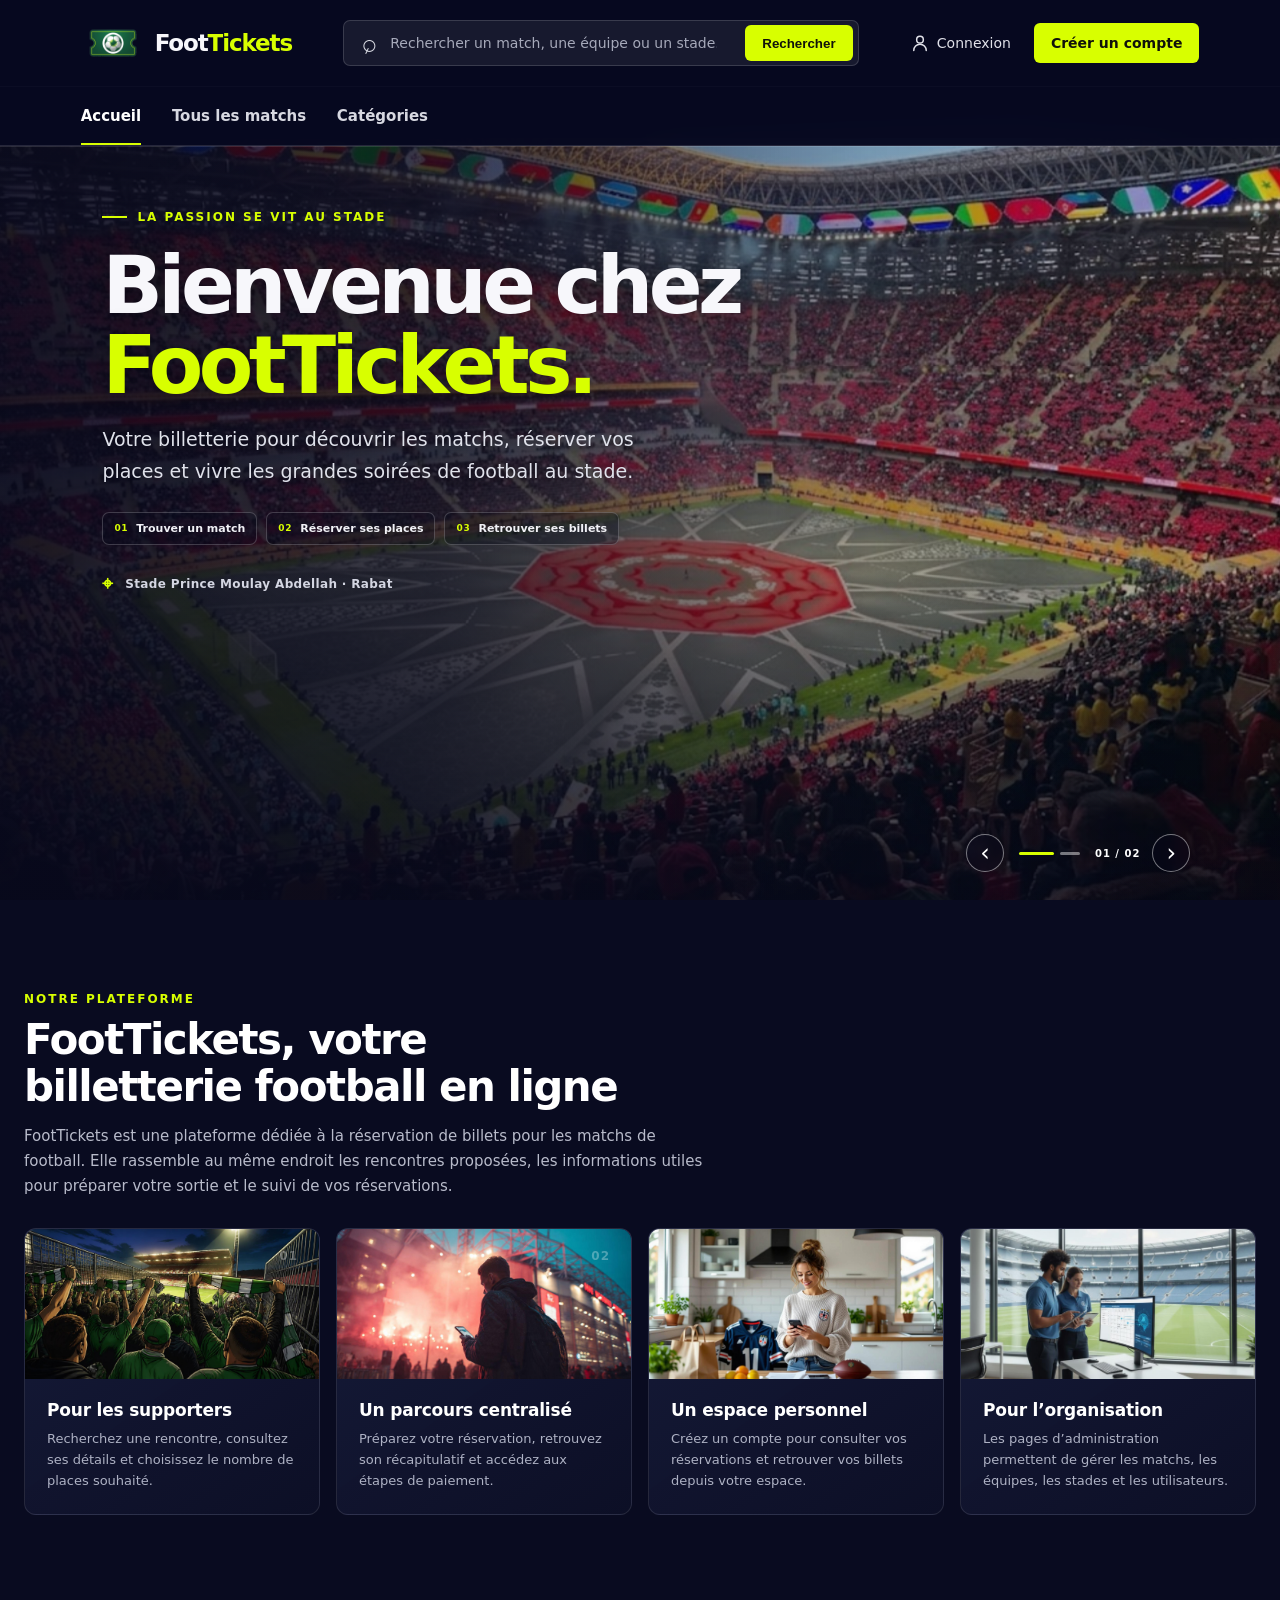
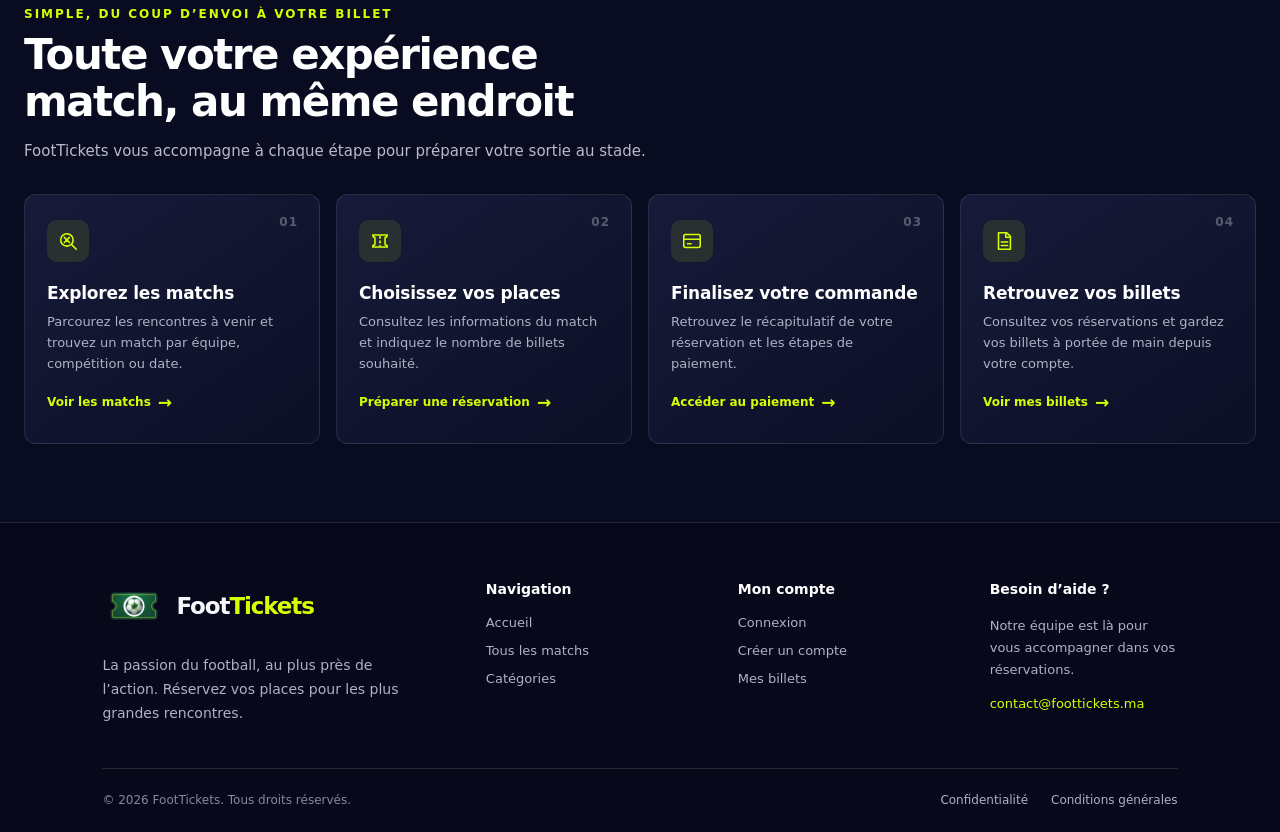
==== src/main/webapp/index.html @ 1cbd0e41 "ajouter des cartes dans index.html" ====
<!DOCTYPE html>
<html lang="fr">
<head>
    <meta charset="UTF-8">
    <meta name="viewport" content="width=device-width, initial-scale=1.0">
    <meta name="theme-color" content="#070b22">
    <title>FootTickets — Billetterie football</title>
    <link rel="stylesheet" href="css/style.css">
</head>
<body>
    <header class="site-header">
        <div class="topbar">
            <a class="brand" href="index.html" aria-label="FootTickets, accueil">
                <img class="brand-logo" src="images/logo-transparent.png" alt="">
                <span>Foot<span class="brand-accent">Tickets</span></span>
            </a>

            <form class="search-form" role="search" action="matchs.html" method="get">
                <label class="sr-only" for="match-search">Rechercher un match, une équipe ou un stade</label>
                <span class="search-icon" aria-hidden="true">⌕</span>
                <input id="match-search" type="search" name="q" placeholder="Rechercher un match, une équipe ou un stade…">
                <button type="submit">Rechercher</button>
            </form>

            <div class="account-links">
                <a class="sign-in" href="login.html"><svg class="login-nav-icon" viewBox="0 0 24 24" aria-hidden="true"><circle cx="12" cy="8" r="4"/><path d="M4.5 21a7.5 7.5 0 0 1 15 0"/></svg>Connexion</a>
                <a class="register-link" href="register.html">Créer un compte</a>
            </div>
        </div>

        <nav class="main-nav" aria-label="Navigation principale">
            <div class="nav-inner">
                <a class="nav-link active" href="index.html">Accueil</a>
                <a class="nav-link" href="matchs.html">Tous les matchs</a>
                <a class="nav-link" href="matchs.html?category=all">Catégories</a>
            </div>
        </nav>
    </header>

    <main class="page-content">
        <section class="stadium-hero" aria-label="Panorama du stade Prince Moulay Abdellah" data-stadium-panorama>
            <div class="stadium-track" data-stadium-track>
                <img class="stadium-slide" src="images/assetsForindex/molay1.jpeg" alt="Vue du stade Prince Moulay Abdellah">
                <img class="stadium-slide" src="images/assetsForindex/molay2.jpeg" alt="Vue du stade Prince Moulay Abdellah">
            </div>
            <div class="stadium-overlay"></div>
            <div class="stadium-copy">
                <p class="eyebrow">La passion se vit au stade</p>
                <h1 class="stadium-title">Bienvenue chez<br><span>FootTickets.</span></h1>
                <p class="stadium-description">Votre billetterie pour découvrir les matchs, réserver vos places et vivre les grandes soirées de football au stade.</p>
                <div class="welcome-points" aria-label="Fonctionnalités de FootTickets">
                    <span><b aria-hidden="true">01</b> Trouver un match</span>
                    <span><b aria-hidden="true">02</b> Réserver ses places</span>
                    <span><b aria-hidden="true">03</b> Retrouver ses billets</span>
                </div>
                <p class="stadium-location"><span aria-hidden="true">⌖</span> Stade Prince Moulay Abdellah · Rabat</p>
            </div>
            <div class="stadium-panorama-controls" aria-label="Commandes du panorama">
                <button class="stadium-control" type="button" data-stadium-previous aria-label="Image précédente">‹</button>
                <div class="stadium-dots" data-stadium-dots aria-label="Choisir une image"></div>
                <span class="stadium-counter" data-stadium-counter aria-live="polite">01 / 04</span>
                <button class="stadium-control" type="button" data-stadium-next aria-label="Image suivante">›</button>
            </div>
        </section>

        <section class="platform-section" aria-labelledby="platform-definition-title">
            <div class="platform-heading">
                <p class="eyebrow">Notre plateforme</p>
                <h2 id="platform-definition-title">FootTickets, votre billetterie football en ligne</h2>
                <p>FootTickets est une plateforme dédiée à la réservation de billets pour les matchs de football. Elle rassemble au même endroit les rencontres proposées, les informations utiles pour préparer votre sortie et le suivi de vos réservations.</p>
            </div>
            <div class="feature-grid">
                <article class="feature-card">
                    <img class="feature-card-image" src="images/picturesCartes/catre1.jpeg" alt="Supporters réunis dans un stade de football" loading="lazy">
                    <span class="feature-number">01</span>
                    <h3>Pour les supporters</h3>
                    <p>Recherchez une rencontre, consultez ses détails et choisissez le nombre de places souhaité.</p>
                </article>
                <article class="feature-card">
                    <img class="feature-card-image" src="images/picturesCartes/carte2.jpeg" alt="Réservation de billets de football depuis un téléphone" loading="lazy">
                    <span class="feature-number">02</span>
                    <h3>Un parcours centralisé</h3>
                    <p>Préparez votre réservation, retrouvez son récapitulatif et accédez aux étapes de paiement.</p>
                </article>
                <article class="feature-card">
                    <img class="feature-card-image" src="images/picturesCartes/carte3.jpeg" alt="Supporter consultant ses billets de match" loading="lazy">
                    <span class="feature-number">03</span>
                    <h3>Un espace personnel</h3>
                    <p>Créez un compte pour consulter vos réservations et retrouver vos billets depuis votre espace.</p>
                </article>
                <article class="feature-card">
                    <img class="feature-card-image" src="images/picturesCartes/carte4.jpeg" alt="Gestion des matchs et réservations sur ordinateur" loading="lazy">
                    <span class="feature-number">04</span>
                    <h3>Pour l’organisation</h3>
                    <p>Les pages d’administration permettent de gérer les matchs, les équipes, les stades et les utilisateurs.</p>
                </article>
            </div>
        </section>

        <section class="platform-section" aria-labelledby="platform-title">
            <div class="platform-heading">
                <p class="eyebrow">Simple, du coup d’envoi à votre billet</p>
                <h2 id="platform-title">Toute votre expérience match, au même endroit</h2>
                <p>FootTickets vous accompagne à chaque étape pour préparer votre sortie au stade.</p>
            </div>
            <div class="feature-grid">
                <article class="feature-card">
                    <span class="feature-number">01</span>
                    <span class="feature-icon" aria-hidden="true"><svg viewBox="0 0 24 24"><circle cx="10.8" cy="10.8" r="6.8"/><path d="m16 16 5 5M8 8l5.6 5.6M13.6 8 8 13.6"/></svg></span>
                    <h3>Explorez les matchs</h3>
                    <p>Parcourez les rencontres à venir et trouvez un match par équipe, compétition ou date.</p>
                    <a href="matchs.html">Voir les matchs <span aria-hidden="true">→</span></a>
                </article>
                <article class="feature-card">
                    <span class="feature-number">02</span>
                    <span class="feature-icon" aria-hidden="true"><svg viewBox="0 0 24 24"><path d="M4 5.5A2.5 2.5 0 0 0 6.5 8v8A2.5 2.5 0 0 0 4 18.5h16a2.5 2.5 0 0 0-2.5-2.5V8A2.5 2.5 0 0 0 20 5.5Z"/><path d="M12 7v2m0 3v2m0 3v.1"/></svg></span>
                    <h3>Choisissez vos places</h3>
                    <p>Consultez les informations du match et indiquez le nombre de billets souhaité.</p>
                    <a href="reservation.html">Préparer une réservation <span aria-hidden="true">→</span></a>
                </article>
                <article class="feature-card">
                    <span class="feature-number">03</span>
                    <span class="feature-icon" aria-hidden="true"><svg viewBox="0 0 24 24"><rect x="3" y="5" width="18" height="14" rx="2"/><path d="M3 10h18m-14 5h4"/></svg></span>
                    <h3>Finalisez votre commande</h3>
                    <p>Retrouvez le récapitulatif de votre réservation et les étapes de paiement.</p>
                    <a href="paiement.html">Accéder au paiement <span aria-hidden="true">→</span></a>
                </article>
                <article class="feature-card">
                    <span class="feature-number">04</span>
                    <span class="feature-icon" aria-hidden="true"><svg viewBox="0 0 24 24"><path d="M6 3h9l4 4v14H6z"/><path d="M14 3v5h5M9 13h7m-7 4h7"/></svg></span>
                    <h3>Retrouvez vos billets</h3>
                    <p>Consultez vos réservations et gardez vos billets à portée de main depuis votre compte.</p>
                    <a href="mes-billets.html">Voir mes billets <span aria-hidden="true">→</span></a>
                </article>
            </div>
        </section>

    </main>

    <footer class="site-footer">
        <div class="footer-main">
            <div class="footer-brand-column">
                <a class="brand footer-brand" href="index.html" aria-label="FootTickets, accueil">
                    <img class="brand-logo" src="images/logo-transparent.png" alt="">
                    <span>Foot<span class="brand-accent">Tickets</span></span>
                </a>
                <p>La passion du football, au plus près de l’action. Réservez vos places pour les plus grandes rencontres.</p>
            </div>
            <div class="footer-column">
                <h2>Navigation</h2>
                <a href="index.html">Accueil</a>
                <a href="matchs.html">Tous les matchs</a>
                <a href="matchs.html?category=all">Catégories</a>
            </div>
            <div class="footer-column">
                <h2>Mon compte</h2>
                <a href="login.html">Connexion</a>
                <a href="register.html">Créer un compte</a>
                <a href="mes-billets.html">Mes billets</a>
            </div>
            <div class="footer-column footer-contact">
                <h2>Besoin d’aide ?</h2>
                <p>Notre équipe est là pour vous accompagner dans vos réservations.</p>
                <a href="mailto:contact@foottickets.ma">contact@foottickets.ma</a>
            </div>
        </div>
        <div class="footer-bottom">
            <span>© 2026 FootTickets. Tous droits réservés.</span>
            <div><a href="#">Confidentialité</a><a href="#">Conditions générales</a></div>
        </div>
    </footer>

    <script src="js/script.js"></script>
</body>
</html>
---- src/main/webapp/css/style.css ----
:root {
    color-scheme: dark;
    --navy: #07091f;
    --navy-soft: #10132c;
    --line: rgba(255, 255, 255, 0.12);
    --text: #f7f7fb;
    --muted: #b8bbca;
    --lime: #d8ff00;
}

* { box-sizing: border-box; }

html { min-width: 320px; scroll-behavior: smooth; }

body {
    margin: 0;
    min-height: 100vh;
    min-height: 100svh;
    background: radial-gradient(ellipse at 82% 12%, rgba(42, 52, 112, .28), transparent 42%), radial-gradient(ellipse at 12% 48%, rgba(70, 24, 59, .13), transparent 46%), #090b20;
    background-attachment: fixed;
    color: var(--text);
    font-family: Inter, ui-sans-serif, system-ui, -apple-system, BlinkMacSystemFont, "Segoe UI", sans-serif;
}

a { color: inherit; text-decoration: none; }

.site-header {
    position: fixed;
    z-index: 1000;
    inset: 0 0 auto;
    background: rgba(7, 9, 31, 0.97);
    box-shadow: 0 1px 0 var(--line);
    backdrop-filter: blur(14px);
}

.topbar {
    min-height: 80px;
    max-width: 1600px;
    margin: 0 auto;
    padding: 14px clamp(20px, 6.3vw, 104px);
    display: flex;
    align-items: center;
    gap: clamp(22px, 4vw, 62px);
}

.brand {
    display: inline-flex;
    align-items: center;
    gap: 10px;
    flex: 0 0 auto;
    font-size: 23px;
    font-weight: 800;
    letter-spacing: -1.1px;
}

.brand-mark { font-size: 25px; }
.brand-accent { color: var(--lime); }
.brand-logo { display: block; width: 64px; height: 58px; object-fit: contain; object-position: center; }

.search-form {
    flex: 1 1 510px;
    max-width: 650px;
    height: 46px;
    display: flex;
    align-items: center;
    gap: 12px;
    padding: 4px 5px 4px 16px;
    border: 1px solid rgba(255, 255, 255, 0.15);
    border-radius: 7px;
    background: rgba(255, 255, 255, 0.07);
}

.search-icon { color: #d7d9e2; font-size: 26px; line-height: 1; transform: rotate(-20deg); }
.search-form input { min-width: 0; flex: 1; border: 0; outline: 0; background: transparent; color: var(--text); font: inherit; font-size: 14px; }
.search-form input::placeholder { color: #a6a9ba; }
.search-form button, .register-link, .cta-link {
    border: 0;
    border-radius: 6px;
    background: var(--lime);
    color: #10120a;
    font-weight: 750;
}
.search-form button { align-self: stretch; padding: 0 17px; cursor: pointer; }

.account-links { display: flex; align-items: center; gap: clamp(14px, 1.8vw, 27px); white-space: nowrap; font-size: 14px; }
.business-link, .sign-in, .cart-link { color: #e0e1e9; }
.cart-link, .sign-in { display: inline-flex; align-items: center; gap: 7px; }
.login-nav-icon { width: 20px; height: 20px; fill: none; stroke: currentColor; stroke-width: 1.8; stroke-linecap: round; stroke-linejoin: round; }
.cart-link > span:first-child { font-size: 22px; }
.user-icon { display: inline-grid; width: 23px; height: 23px; place-items: center; border-radius: 50%; background: #e1e2e8; color: #25283d; font-size: 13px; }
.register-link { padding: 12px 17px; }

.main-nav { border-top: 1px solid rgba(255, 255, 255, 0.025); border-bottom: 1px solid var(--line); }
.nav-inner {
    max-width: 1600px;
    min-height: 58px;
    margin: 0 auto;
    padding: 0 clamp(20px, 6.3vw, 104px);
    display: flex;
    align-items: stretch;
    gap: clamp(19px, 2.4vw, 37px);
    overflow-x: auto;
    scrollbar-width: none;
}
.nav-inner::-webkit-scrollbar { display: none; }
.nav-link { position: relative; display: inline-flex; align-items: center; gap: 8px; flex: 0 0 auto; color: #d7d8e1; font-size: 15px; font-weight: 650; }
.nav-link:hover, .nav-link.active { color: #fff; }
.nav-link.active::after { position: absolute; right: 0; bottom: 0; left: 0; height: 2px; background: var(--lime); content: ""; }
.chevron { color: #bfc1cd; font-size: 18px; }

.page-content { min-height: calc(100svh - 138px); padding: 138px 0 70px; display: block; background: transparent; }
.stadium-hero { position: relative; height: calc(100svh - 138px); min-height: 520px; overflow: hidden; isolation: isolate; background: #730009; }
.stadium-track { position: absolute; z-index: -1; inset: 0; display: flex; transition: transform .9s cubic-bezier(.22,.75,.25,1); will-change: transform; }
.stadium-slide { width: 100%; height: 100%; min-height: inherit; flex: 0 0 100%; object-fit: cover; object-position: center 50%; filter: saturate(.9); }
.stadium-overlay { position: absolute; z-index: 0; inset: 0; background: linear-gradient(90deg, rgba(8,9,28,.91) 0%, rgba(8,9,28,.76) 34%, rgba(8,9,28,.32) 68%, rgba(8,9,28,.18) 100%), linear-gradient(0deg, rgba(8,9,28,.65), transparent 44%); pointer-events: none; }
.stadium-copy { position: relative; z-index: 1; width: min(780px, 100%); min-height: inherit; padding: clamp(55px, 8vh, 100px) 24px clamp(90px, 12vh, 130px) clamp(24px, 8vw, 136px); display: flex; flex-direction: column; align-items: flex-start; justify-content: center; }
.eyebrow { color: var(--lime); font-size: 12px; font-weight: 800; letter-spacing: 2px; text-transform: uppercase; }
h1 { margin: 16px 0; font-size: clamp(48px, 7vw, 88px); line-height: 0.98; letter-spacing: -4px; }
h1 span { color: var(--lime); }
.stadium-copy .eyebrow { display: inline-flex; align-items: center; gap: 10px; margin: 0; }
.stadium-copy .eyebrow::before { width: 25px; height: 2px; background: var(--lime); content: ""; }
.stadium-title { margin: 22px 0 18px; font-size: clamp(50px, 6.2vw, 86px); line-height: 1.01; letter-spacing: -4.6px; text-shadow: 0 4px 28px rgba(0,0,0,.38); }
.stadium-title span { color: var(--lime); }
.stadium-description { max-width: 570px; margin: 0; color: #e0e2eb; font-size: clamp(16px, 1.5vw, 19px); line-height: 1.65; text-shadow: 0 2px 12px rgba(0,0,0,.45); }
.welcome-points { margin-top: 25px; display: flex; flex-wrap: wrap; gap: 9px; }
.welcome-points span { display: inline-flex; align-items: center; gap: 8px; padding: 9px 11px; border: 1px solid rgba(255,255,255,.2); border-radius: 7px; background: rgba(8,9,28,.34); color: #f1f1f6; font-size: 11px; font-weight: 650; backdrop-filter: blur(5px); }
.welcome-points b { color: var(--lime); font-size: 9px; letter-spacing: .7px; }
.stadium-location { margin: 27px 0 0; color: #d4d6e2; font-size: 12px; font-weight: 650; letter-spacing: .35px; }
.stadium-location span { margin-right: 7px; color: var(--lime); font-size: 19px; vertical-align: -2px; }
.stadium-panorama-controls { position: absolute; z-index: 2; right: clamp(24px, 7vw, 112px); bottom: 28px; display: flex; align-items: center; gap: 12px; }
.stadium-control { width: 38px; height: 38px; display: grid; place-items: center; border: 1px solid rgba(255,255,255,.45); border-radius: 50%; background: rgba(8,9,28,.38); color: #fff; font: inherit; font-size: 24px; line-height: 1; cursor: pointer; backdrop-filter: blur(6px); transition: border-color .2s, color .2s, background .2s; }
.stadium-control:hover { border-color: var(--lime); background: rgba(8,9,28,.75); color: var(--lime); }
.stadium-dots { display: flex; align-items: center; gap: 6px; margin: 0 3px; }
.stadium-dot { width: 20px; height: 3px; padding: 0; border: 0; border-radius: 4px; background: rgba(255,255,255,.45); cursor: pointer; transition: width .25s, background .25s; }
.stadium-dot[aria-current="true"] { width: 35px; background: var(--lime); }
.stadium-counter { min-width: 42px; color: #fff; font-size: 10px; font-weight: 750; letter-spacing: 1px; }
.cta-link { display: inline-flex; align-items: center; gap: 16px; margin-top: 19px; padding: 15px 20px; }
.cta-link span { font-size: 20px; }
.upcoming-match { position: relative; width: min(920px, calc(100% - 48px)); min-height: 370px; margin: 68px auto 0; padding: clamp(24px, 3.6vw, 38px); overflow: hidden; border: 1px solid rgba(255,255,255,.14); border-radius: 16px; background: radial-gradient(ellipse at 72% 6%, rgba(79,94,181,.22), transparent 42%), linear-gradient(145deg, #191d3d, #10132c 68%); box-shadow: 0 28px 80px rgba(0,0,0,.38); }
.upcoming-match::before { position: absolute; top: 0; right: 28px; left: 28px; height: 2px; background: linear-gradient(90deg, transparent, var(--lime), transparent); opacity: .7; content: ""; }
.platform-section { width: min(1376px, calc(100% - 48px)); max-width: 1376px; margin: 92px auto 8px; }
.platform-heading { max-width: 680px; margin-bottom: 30px; }
.platform-heading .eyebrow { margin: 0 0 10px; }
.platform-heading h2 { max-width: 620px; margin: 0; color: #fff; font-size: clamp(28px, 4vw, 42px); line-height: 1.12; letter-spacing: -1.5px; }
.platform-heading > p:last-child { margin: 14px 0 0; color: var(--muted); font-size: 15px; line-height: 1.65; }
.feature-grid { display: grid; grid-template-columns: repeat(4, minmax(0, 1fr)); gap: 16px; }
.feature-card { position: relative; min-height: 250px; padding: 25px 22px 22px; overflow: hidden; border: 1px solid rgba(255,255,255,.1); border-radius: 12px; background: linear-gradient(145deg, rgba(25,29,61,.88), rgba(13,16,38,.94)); transition: transform .2s ease, border-color .2s ease, background .2s ease; }
.feature-card-image { display: block; width: calc(100% + 44px); height: 150px; margin: -25px -22px 20px; object-fit: cover; transition: transform .55s cubic-bezier(.2,.7,.2,1), filter .35s ease; }
.feature-card:hover .feature-card-image { transform: scale(1.045); filter: saturate(1.08); }
.feature-card:hover { transform: translateY(-4px); border-color: rgba(216,255,0,.35); background: linear-gradient(145deg, rgba(31,36,73,.95), rgba(13,16,38,.98)); }
.feature-number { position: absolute; top: 20px; right: 21px; color: rgba(255,255,255,.3); font-size: 12px; font-weight: 800; letter-spacing: 1px; }
.feature-icon { width: 42px; height: 42px; display: grid; place-items: center; border-radius: 10px; background: rgba(216,255,0,.1); color: var(--lime); }
.feature-icon svg { width: 22px; height: 22px; fill: none; stroke: currentColor; stroke-width: 1.7; stroke-linecap: round; stroke-linejoin: round; }
.feature-card h3 { margin: 21px 0 9px; color: #fff; font-size: 17px; letter-spacing: -.2px; }
.feature-card p { min-height: 63px; margin: 0; color: #aeb2c4; font-size: 13px; line-height: 1.6; }
.feature-card a { display: inline-flex; align-items: center; gap: 7px; margin-top: 17px; color: var(--lime); font-size: 12px; font-weight: 750; }
.feature-card a span { font-size: 17px; transition: transform .2s ease; }
.feature-card a:hover span { transform: translateX(3px); }
.competition-section { width: min(1376px, calc(100% - 48px)); max-width: 1376px; margin: 94px auto 18px; }
.competition-heading { margin-bottom: 27px; display: flex; align-items: flex-end; justify-content: space-between; gap: 28px; }
.competition-heading .eyebrow { margin: 0 0 10px; }
.competition-heading h2 { margin: 0; color: #fff; font-size: clamp(27px, 4vw, 40px); line-height: 1.12; letter-spacing: -1.4px; }
.competition-heading p:not(.eyebrow) { max-width: 620px; margin: 12px 0 0; color: var(--muted); font-size: 14px; line-height: 1.6; }
.competition-all { flex: 0 0 auto; padding-bottom: 5px; color: var(--lime); font-size: 13px; font-weight: 750; }
.competition-all span { margin-left: 6px; font-size: 18px; }
.competition-carousel { position: relative; padding: 0 48px; }
.competition-viewport { width: 100%; overflow: hidden; border-radius: 13px; }
.competition-track { display: flex; transition: transform .7s cubic-bezier(.22,.75,.25,1); will-change: transform; }
.competition-card { position: relative; min-height: 300px; flex: 0 0 100%; padding: 30px; display: flex; flex-direction: column; align-items: flex-start; justify-content: flex-end; overflow: hidden; border: 1px solid rgba(255,255,255,.13); border-radius: 13px; background: linear-gradient(145deg, #1b2045, #11142d); transition: border-color .2s ease; }
.competition-image { position: absolute; z-index: 0; inset: 0; width: 100%; height: 100%; object-fit: cover; object-position: center; opacity: .52; transition: transform .45s ease, opacity .3s ease; }
.competition-card::after { position: absolute; z-index: 1; inset: 0; background: linear-gradient(180deg, rgba(8,10,29,.13) 0%, rgba(8,10,29,.22) 34%, rgba(8,10,29,.94) 100%); content: ""; }
.competition-card::before { position: absolute; z-index: 2; top: -54px; right: -38px; width: 180px; height: 180px; border: 1px solid rgba(255,255,255,.18); border-radius: 50%; box-shadow: 0 0 0 18px rgba(255,255,255,.035), 0 0 0 38px rgba(255,255,255,.025); content: ""; transition: transform .3s ease; }
.competition-card:hover { border-color: rgba(216,255,0,.45); }
.competition-card:hover::before { transform: scale(1.08); }
.competition-card:hover .competition-image { transform: scale(1.06); opacity: .62; }
.competition-botola { background: radial-gradient(ellipse at 85% 15%, rgba(216,255,0,.13), transparent 46%), linear-gradient(145deg, #1b2045, #11142d); }
.competition-africa { background: radial-gradient(ellipse at 85% 15%, rgba(244,75,59,.17), transparent 46%), linear-gradient(145deg, #1b2045, #11142d); }
.competition-national { background: radial-gradient(ellipse at 85% 15%, rgba(34,190,125,.16), transparent 46%), linear-gradient(145deg, #1b2045, #11142d); }
.competition-world { background: radial-gradient(ellipse at 85% 15%, rgba(112,137,255,.2), transparent 46%), linear-gradient(145deg, #1b2045, #11142d); }
.competition-index { position: absolute; z-index: 3; top: 26px; left: 28px; color: #e0e2eb; font-size: 11px; font-weight: 800; letter-spacing: 1.2px; text-shadow: 0 2px 8px rgba(0,0,0,.6); }
.competition-mark { position: absolute; z-index: 3; top: 70px; right: 52px; color: rgba(255,255,255,.78); font-size: clamp(70px, 12vw, 145px); font-weight: 900; line-height: 1; letter-spacing: -8px; text-shadow: 0 8px 28px rgba(0,0,0,.4); }
.competition-card-title { position: relative; z-index: 3; color: #fff; font-size: clamp(24px, 3vw, 36px); font-weight: 800; letter-spacing: -.8px; text-shadow: 0 2px 8px rgba(0,0,0,.4); }
.competition-card-subtitle { position: relative; z-index: 3; max-width: 520px; margin-top: 9px; color: #d0d3df; font-size: 15px; line-height: 1.5; text-shadow: 0 2px 8px rgba(0,0,0,.55); }
.competition-arrow { position: absolute; z-index: 3; right: 28px; bottom: 26px; color: var(--lime); font-size: 25px; }
.competition-control { position: absolute; z-index: 5; top: calc(50% - 34px); width: 42px; height: 42px; display: grid; place-items: center; border: 1px solid rgba(255,255,255,.2); border-radius: 50%; background: rgba(8,10,29,.76); color: #fff; font: inherit; font-size: 28px; line-height: 1; cursor: pointer; transition: border-color .2s, color .2s, background .2s; }
.competition-control:hover { border-color: var(--lime); background: rgba(8,10,29,.95); color: var(--lime); }
.competition-previous { left: 0; }
.competition-next { right: 0; }
.competition-carousel-footer { min-height: 42px; padding: 14px 2px 0; display: flex; align-items: center; justify-content: space-between; }
.competition-dots { display: flex; gap: 7px; }
.competition-dot { width: 22px; height: 4px; padding: 0; border: 0; border-radius: 9px; background: rgba(255,255,255,.24); cursor: pointer; transition: width .25s, background .25s; }
.competition-dot[aria-current="true"] { width: 36px; background: var(--lime); }
.competition-counter { color: #aeb2c4; font-size: 11px; font-weight: 750; letter-spacing: 1px; }
.match-card-header { display: flex; align-items: flex-start; justify-content: space-between; gap: 18px; }
.match-card-header .eyebrow { margin: 0 0 10px; }
.match-card-header h2 { margin: 0; font-size: clamp(21px, 2.5vw, 29px); letter-spacing: -.8px; }
.match-live-label { flex: 0 0 auto; padding: 7px 11px; border: 1px solid rgba(216,255,0,.35); border-radius: 20px; color: var(--lime); font-size: 11px; font-weight: 750; letter-spacing: .5px; text-transform: uppercase; }
.match-status { min-height: 92px; margin: 30px 0 0; padding: 15px 20px; display: flex; align-items: center; justify-content: center; border: 1px solid rgba(255,255,255,.07); border-radius: 10px; background: rgba(7,9,31,.24); color: var(--muted); text-align: center; line-height: 1.6; }
.match-status[data-state="error"] { min-height: 78px; border-color: rgba(255,123,123,.2); background: rgba(116,35,51,.12); color: #f0dadd; font-size: 14px; }
.match-status[data-state="loading"] { color: #c4c7d6; }
.match-status[hidden] { display: none; }
.match-details[hidden], .match-retry[hidden] { display: none; }
.match-details.match-slide-in { animation: match-slide-in .45s ease both; }
@keyframes match-slide-in { from { opacity: .35; transform: translateX(30px); } to { opacity: 1; transform: translateX(0); } }
.match-competition { margin: 28px 0 17px; color: var(--muted); font-size: 12px; font-weight: 700; letter-spacing: 1px; text-align: center; text-transform: uppercase; }
.match-teams { display: grid; grid-template-columns: minmax(0, 1fr) auto minmax(0, 1fr); align-items: center; gap: 12px; }
.match-team { min-width: 0; display: flex; flex-direction: column; align-items: center; gap: 12px; text-align: center; }
.team-badge { width: 72px; height: 72px; display: grid; place-items: center; overflow: hidden; border: 1px solid rgba(255,255,255,.16); border-radius: 50%; background: rgba(255,255,255,.08); color: var(--lime); font-size: 20px; font-weight: 800; }
.team-badge img { width: 100%; height: 100%; object-fit: contain; }
.team-name { max-width: 100%; font-size: 15px; font-weight: 750; line-height: 1.35; overflow-wrap: anywhere; }
.match-versus { color: #a7abc0; font-size: 12px; font-weight: 800; letter-spacing: 1px; }
.match-schedule { margin-top: 24px; padding-top: 17px; display: grid; grid-template-columns: repeat(2, minmax(0, 1fr)); gap: 12px 18px; border-top: 1px solid var(--line); }
.match-schedule p { min-width: 0; margin: 0; display: flex; flex-direction: column; gap: 5px; font-size: 13px; overflow-wrap: anywhere; }
.ticket-data-note { margin: 13px 0 0; color: #9297ad; font-size: 11px; }
.schedule-label { color: #9297ad; font-size: 11px; font-weight: 700; text-transform: uppercase; }
.match-card-link { display: flex; align-items: center; justify-content: space-between; margin-top: 20px; padding: 13px 15px; border-radius: 6px; background: var(--lime); color: #10120a; font-size: 14px; font-weight: 800; }
.match-card-link span { font-size: 20px; }
.match-retry { display: block; margin: -4px auto 0; padding: 9px 16px; border: 1px solid rgba(255,255,255,.25); border-radius: 6px; background: transparent; color: var(--text); font: inherit; font-size: 13px; cursor: pointer; }
.match-retry:hover { border-color: var(--lime); color: var(--lime); }
.match-attribution { margin: 18px 0 0; color: #85899d; font-size: 11px; text-align: right; }
.match-attribution a { color: #b8bbca; text-decoration: underline; text-underline-offset: 3px; }
.sr-only { position: absolute; width: 1px; height: 1px; padding: 0; margin: -1px; overflow: hidden; clip: rect(0, 0, 0, 0); white-space: nowrap; border: 0; }

.auth-page { min-height: 100vh; background: radial-gradient(ellipse at 50% 35%, rgba(47, 62, 139, 0.35), transparent 48%), #090b20; }
.auth-header { min-height: 76px; padding: 16px clamp(20px, 6.3vw, 104px); display: flex; align-items: center; justify-content: space-between; border-bottom: 1px solid var(--line); background: rgba(7, 9, 31, 0.8); }
.back-home { color: var(--muted); font-size: 14px; }
.back-home:hover, .auth-switch a, .label-row a { color: var(--lime); }
.auth-main { min-height: calc(100vh - 77px); padding: 48px 20px; display: grid; place-items: center; }
.auth-card { width: min(100%, 470px); padding: clamp(25px, 5vw, 42px); border: 1px solid var(--line); border-radius: 14px; background: rgba(16, 19, 44, 0.88); box-shadow: 0 24px 80px rgba(0, 0, 0, 0.25); }
.auth-card .eyebrow { margin: 0; }
.auth-title { margin: 12px 0 8px; font-size: clamp(34px, 5vw, 44px); letter-spacing: -1.8px; }
.auth-title-icon { width: 34px; height: 34px; margin-right: 10px; vertical-align: -4px; fill: none; stroke: var(--lime); stroke-width: 1.8; stroke-linecap: round; stroke-linejoin: round; }
.auth-intro { margin: 0 0 27px; color: var(--muted); font-size: 14px; line-height: 1.6; }
.auth-form { display: grid; gap: 11px; }
.auth-form label { margin-top: 4px; color: #e4e5ed; font-size: 13px; font-weight: 650; }
.auth-form input { width: 100%; min-height: 45px; padding: 0 13px; border: 1px solid rgba(255, 255, 255, 0.15); border-radius: 6px; outline: none; background: rgba(255, 255, 255, 0.055); color: var(--text); font: inherit; font-size: 14px; }
.auth-form input:focus { border-color: var(--lime); box-shadow: 0 0 0 3px rgba(216, 255, 0, 0.1); }
.auth-form input::placeholder { color: #85899d; }
.password-field { position: relative; }
.password-field input { padding-right: 48px; }
.password-toggle { position: absolute; top: 50%; right: 10px; width: 28px; height: 28px; padding: 5px; transform: translateY(-50%); border: 0; background: transparent; color: #aeb2c4; cursor: pointer; }
.password-toggle svg { display: block; width: 18px; height: 18px; fill: none; stroke: currentColor; stroke-width: 1.7; stroke-linecap: round; stroke-linejoin: round; }
.password-toggle .eye-slash { display: block; }
.password-toggle.is-visible .eye-slash { display: none; }
.password-toggle:hover { color: var(--lime); }
.password-toggle:focus-visible { outline: 2px solid var(--lime); outline-offset: 2px; border-radius: 3px; }
.label-row { display: flex; align-items: center; justify-content: space-between; }
.label-row a { font-size: 12px; }
.auth-submit { min-height: 47px; margin-top: 10px; border: 0; border-radius: 6px; background: var(--lime); color: #10120a; font: inherit; font-weight: 800; cursor: pointer; }
.auth-submit:hover, .register-link:hover, .search-form button:hover, .cta-link:hover { filter: brightness(0.92); }
.auth-switch { margin: 23px 0 0; color: var(--muted); text-align: center; font-size: 13px; }
.auth-switch a { font-weight: 700; }
.form-name-row { display: grid; grid-template-columns: 1fr 1fr; gap: 12px; }
.form-name-row > div { display: grid; gap: 11px; }

.site-footer { padding: 54px clamp(24px, 8vw, 128px) 0; border-top: 1px solid var(--line); background: #07091b; }
.footer-main { max-width: 1344px; margin: 0 auto; padding-bottom: 42px; display: grid; grid-template-columns: minmax(230px, 1.7fr) repeat(3, minmax(140px, 1fr)); gap: clamp(28px, 5vw, 76px); }
.footer-brand { width: fit-content; }
.footer-brand-column p, .footer-contact p { max-width: 310px; margin: 15px 0 0; color: #aeb2c4; font-size: 14px; line-height: 1.7; }
.footer-column { display: flex; flex-direction: column; align-items: flex-start; gap: 13px; }
.footer-column h2 { margin: 4px 0 5px; color: #fff; font-size: 14px; font-weight: 750; }
.footer-column a { color: #aeb2c4; font-size: 13px; transition: color .2s ease; }
.footer-column a:hover, .footer-bottom a:hover { color: var(--lime); }
.footer-contact p { margin: 0 0 2px; font-size: 13px; }
.footer-contact a { color: var(--lime); }
.footer-bottom { max-width: 1344px; min-height: 64px; margin: 0 auto; border-top: 1px solid var(--line); display: flex; align-items: center; justify-content: space-between; gap: 20px; color: #85899d; font-size: 12px; }
.footer-bottom div { display: flex; gap: 23px; }
.footer-bottom a { color: #aeb2c4; }

/* Full viewport background and gentle entrance motion. */
.auth-page { min-height: 100vh; min-height: 100svh; background-attachment: fixed; }
.auth-main { min-height: calc(100svh - 77px); }
.auth-card { animation: auth-card-enter .65s cubic-bezier(.2,.7,.2,1) both; }
.stadium-copy > * { animation: hero-copy-enter .7s cubic-bezier(.2,.7,.2,1) both; }
.stadium-copy > *:nth-child(2) { animation-delay: .08s; }
.stadium-copy > *:nth-child(3) { animation-delay: .16s; }
.stadium-copy > *:nth-child(4) { animation-delay: .24s; }
.stadium-copy > *:nth-child(5) { animation-delay: .32s; }
.stadium-slide[aria-hidden="false"] { animation: stadium-image-drift 5s ease-out both; }
.stadium-control, .nav-link, .register-link, .search-form button, .feature-card, .competition-card { transition-timing-function: cubic-bezier(.2,.7,.2,1); }
.motion-ready .reveal-on-scroll { opacity: 0; transform: translateY(22px); transition: opacity .65s ease, transform .65s cubic-bezier(.2,.7,.2,1); }
.motion-ready .reveal-on-scroll.is-visible { opacity: 1; transform: translateY(0); }
.feature-grid .feature-card:nth-child(2) { transition-delay: .08s; }
.feature-grid .feature-card:nth-child(3) { transition-delay: .16s; }
.feature-grid .feature-card:nth-child(4) { transition-delay: .24s; }

@keyframes auth-card-enter { from { opacity: 0; transform: translateY(18px) scale(.985); } to { opacity: 1; transform: translateY(0) scale(1); } }
@keyframes hero-copy-enter { from { opacity: 0; transform: translateY(18px); } to { opacity: 1; transform: translateY(0); } }
@keyframes stadium-image-drift { from { transform: scale(1); } to { transform: scale(1.07); } }

@media (max-width: 1050px) {
    .topbar { gap: 22px; }
    .account-links { gap: 14px; }
    .business-link, .cart-link > span:last-child { display: none; }
    .stadium-copy { padding-left: clamp(32px, 7vw, 84px); }
    .stadium-title { font-size: clamp(54px, 7vw, 76px); }
}

@media (max-width: 720px) {
    .topbar { min-height: 0; padding: 12px 16px; flex-wrap: wrap; gap: 12px; }
    .brand { font-size: 20px; }
    .brand-logo { width: 52px; height: 48px; }
    .account-links { margin-left: auto; gap: 12px; }
    .sign-in { font-size: 0; }
    .user-icon { font-size: 13px; }
    .register-link { padding: 10px 12px; font-size: 12px; }
    .search-form { order: 3; flex-basis: 100%; max-width: none; height: 42px; }
    .search-form button { padding: 0 12px; font-size: 12px; }
    .nav-inner { min-height: 50px; padding: 0 16px; gap: 23px; }
    .nav-link { font-size: 13px; }
    .page-content { min-height: calc(100svh - 166px); padding: 166px 0 50px; }
    .stadium-hero { height: calc(100svh - 166px); min-height: 520px; }
    .stadium-copy { padding: 55px 22px 120px; }
    .stadium-title { margin: 20px 0 16px; font-size: clamp(48px, 10vw, 66px); letter-spacing: -3px; }
    .stadium-description { font-size: 16px; }
    .welcome-points { gap: 7px; }
    .welcome-points span { padding: 8px 9px; font-size: 10px; }
    .stadium-location { margin-top: 20px; }
    .stadium-panorama-controls { right: 17px; bottom: 18px; gap: 8px; }
    .stadium-control { width: 34px; height: 34px; }
    .stadium-dot { width: 14px; }
    .stadium-dot[aria-current="true"] { width: 25px; }
    .upcoming-match { min-height: 0; margin-top: 42px; padding: 23px 18px; }
    .platform-section { margin-top: 66px; }
    .feature-grid { grid-template-columns: repeat(2, minmax(0, 1fr)); }
    .feature-card { min-height: 240px; padding: 21px 18px; }
    .feature-card-image { width: calc(100% + 36px); margin: -21px -18px 18px; }
    .competition-section { margin-top: 68px; }
    .competition-heading { align-items: flex-start; flex-direction: column; gap: 16px; }
    .competition-carousel { padding: 0 36px; }
    .competition-card { min-height: 270px; padding: 24px; }
    .competition-mark { top: 62px; right: 34px; font-size: clamp(70px, 15vw, 120px); }
    h1 { letter-spacing: -2px; }
    .auth-header { min-height: 66px; padding: 12px 16px; }
    .back-home { font-size: 12px; }
    .auth-main { min-height: calc(100vh - 67px); padding: 28px 16px; }
    .form-name-row { grid-template-columns: 1fr; gap: 0; }
    .site-footer { padding: 38px 22px 0; }
    .footer-main { grid-template-columns: repeat(2, minmax(0, 1fr)); gap: 32px 24px; }
    .footer-brand-column { grid-column: 1 / -1; }
    .footer-bottom { padding: 17px 0; align-items: flex-start; flex-direction: column; }
    .footer-bottom div { flex-wrap: wrap; gap: 12px 20px; }
}

@media (max-width: 460px) {
    .feature-grid { grid-template-columns: 1fr; }
    .feature-card { min-height: 0; }
    .feature-card p { min-height: 0; }
    .competition-carousel { padding: 0 28px; }
    .competition-control { width: 34px; height: 34px; font-size: 23px; }
    .competition-card { min-height: 240px; padding: 20px; }
    .competition-index { top: 18px; left: 19px; font-size: 9px; }
    .competition-mark { top: 52px; right: 25px; font-size: 72px; }
    .competition-card-title { max-width: 90%; font-size: 25px; }
    .competition-card-subtitle { max-width: 84%; font-size: 13px; }
    .competition-arrow { right: 19px; bottom: 19px; }
}

@media (prefers-reduced-motion: reduce) {
    *, *::before, *::after { scroll-behavior: auto !important; animation-duration: .01ms !important; animation-iteration-count: 1 !important; transition-duration: .01ms !important; }
    .stadium-track { transition: none; }
    .competition-track { transition: none; }
    .motion-ready .reveal-on-scroll { opacity: 1; transform: none; }
}
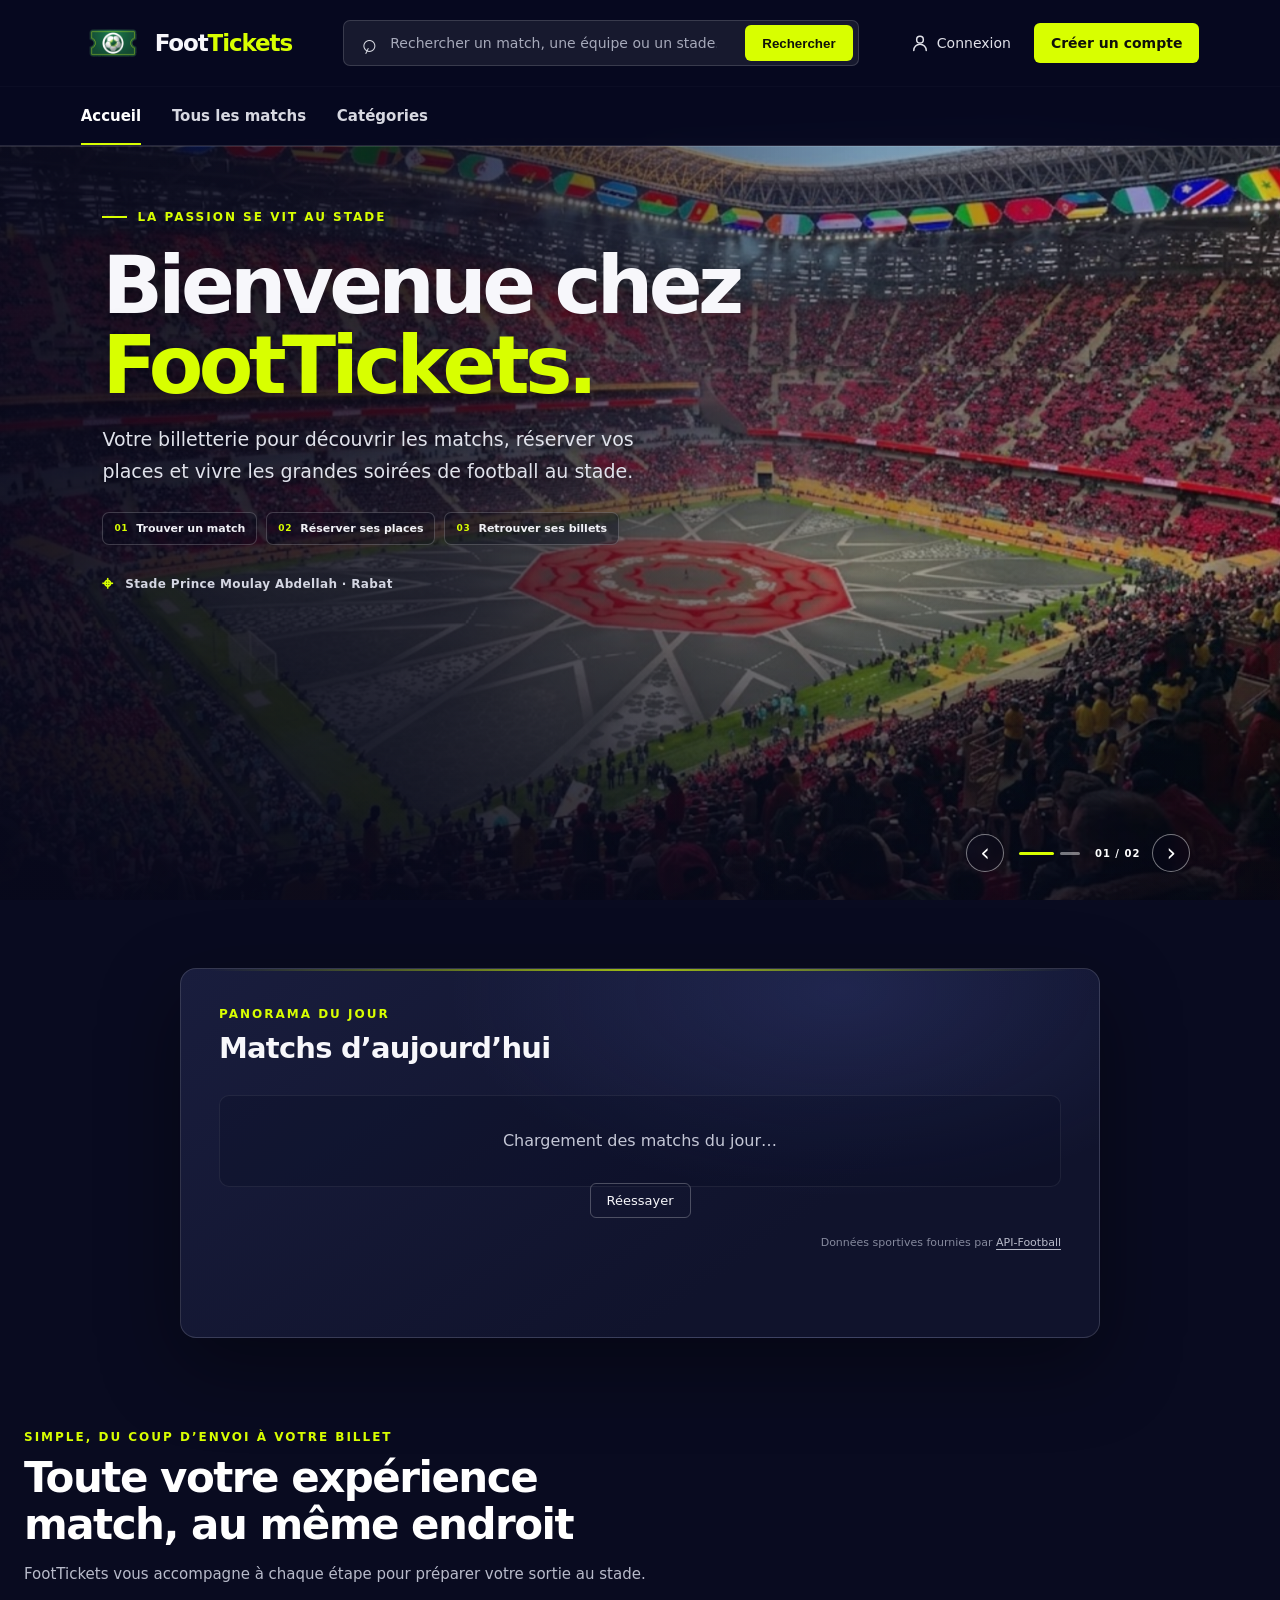
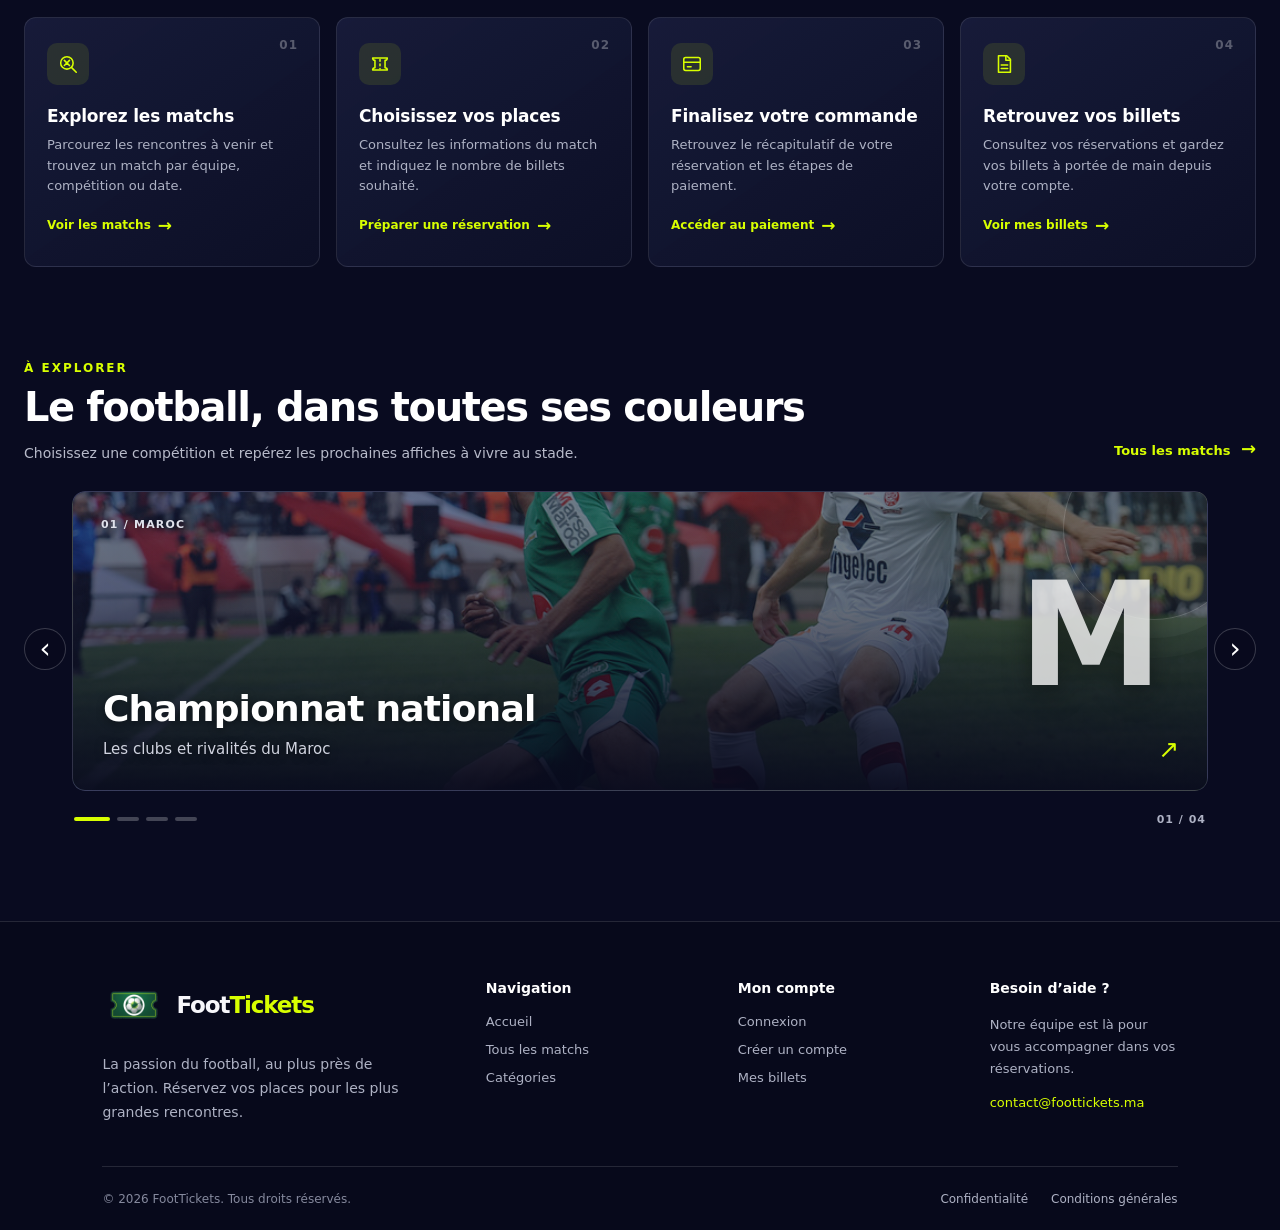
==== commit 90a74a0a: "ajouter contenu de categorie" ====
--- a/src/main/webapp/index.html
+++ b/src/main/webapp/index.html
@@ -32,7 +32,7 @@
             <div class="nav-inner">
                 <a class="nav-link active" href="index.html">Accueil</a>
                 <a class="nav-link" href="matchs.html">Tous les matchs</a>
-                <a class="nav-link" href="matchs.html?category=all">Catégories</a>
+                <a class="nav-link" href="categories.html">Catégories</a>
             </div>
         </nav>
     </header>
@@ -63,38 +63,40 @@
             </div>
         </section>
 
-        <section class="platform-section" aria-labelledby="platform-definition-title">
-            <div class="platform-heading">
-                <p class="eyebrow">Notre plateforme</p>
-                <h2 id="platform-definition-title">FootTickets, votre billetterie football en ligne</h2>
-                <p>FootTickets est une plateforme dédiée à la réservation de billets pour les matchs de football. Elle rassemble au même endroit les rencontres proposées, les informations utiles pour préparer votre sortie et le suivi de vos réservations.</p>
-            </div>
-            <div class="feature-grid">
-                <article class="feature-card">
-                    <img class="feature-card-image" src="images/picturesCartes/catre1.jpeg" alt="Supporters réunis dans un stade de football" loading="lazy">
-                    <span class="feature-number">01</span>
-                    <h3>Pour les supporters</h3>
-                    <p>Recherchez une rencontre, consultez ses détails et choisissez le nombre de places souhaité.</p>
-                </article>
-                <article class="feature-card">
-                    <img class="feature-card-image" src="images/picturesCartes/carte2.jpeg" alt="Réservation de billets de football depuis un téléphone" loading="lazy">
-                    <span class="feature-number">02</span>
-                    <h3>Un parcours centralisé</h3>
-                    <p>Préparez votre réservation, retrouvez son récapitulatif et accédez aux étapes de paiement.</p>
-                </article>
-                <article class="feature-card">
-                    <img class="feature-card-image" src="images/picturesCartes/carte3.jpeg" alt="Supporter consultant ses billets de match" loading="lazy">
-                    <span class="feature-number">03</span>
-                    <h3>Un espace personnel</h3>
-                    <p>Créez un compte pour consulter vos réservations et retrouver vos billets depuis votre espace.</p>
-                </article>
-                <article class="feature-card">
-                    <img class="feature-card-image" src="images/picturesCartes/carte4.jpeg" alt="Gestion des matchs et réservations sur ordinateur" loading="lazy">
-                    <span class="feature-number">04</span>
-                    <h3>Pour l’organisation</h3>
-                    <p>Les pages d’administration permettent de gérer les matchs, les équipes, les stades et les utilisateurs.</p>
-                </article>
-            </div>
+        <section class="upcoming-match" aria-labelledby="today-matches-title" data-today-matches>
+            <div class="match-card-header">
+                <div>
+                    <p class="eyebrow">Panorama du jour</p>
+                    <h2 id="today-matches-title">Matchs d’aujourd’hui</h2>
+                </div>
+                <span class="match-live-label" data-match-counter hidden></span>
+            </div>
+            <p class="match-status" data-today-status data-state="loading" role="status" aria-live="polite">Chargement des matchs du jour…</p>
+            <div class="match-details" data-today-details hidden>
+                <p class="match-competition" data-match-competition></p>
+                <div class="match-teams">
+                    <div class="match-team">
+                        <span class="team-badge" data-home-badge aria-hidden="true"><span data-home-initials></span><img data-home-logo alt="" hidden></span>
+                        <span class="team-name" data-home-name></span>
+                    </div>
+                    <span class="match-versus" aria-label="contre">VS</span>
+                    <div class="match-team">
+                        <span class="team-badge" data-away-badge aria-hidden="true"><span data-away-initials></span><img data-away-logo alt="" hidden></span>
+                        <span class="team-name" data-away-name></span>
+                    </div>
+                </div>
+                <div class="match-schedule">
+                    <p><span class="schedule-label">Date</span><span data-match-date></span></p>
+                    <p><span class="schedule-label">Heure</span><span data-match-time></span></p>
+                    <p><span class="schedule-label">Lieu</span><span data-match-venue></span></p>
+                    <p><span class="schedule-label">Billets disponibles</span><span data-ticket-count>À confirmer</span></p>
+                    <p><span class="schedule-label">Prix du billet</span><span data-ticket-price>À confirmer</span></p>
+                </div>
+                <p class="ticket-data-note">Le stock et le tarif seront confirmés par la billetterie.</p>
+                <a class="match-card-link" data-buy-ticket href="reservation.html">Acheter un billet <span aria-hidden="true">→</span></a>
+            </div>
+            <button class="match-retry" type="button" data-today-retry hidden>Réessayer</button>
+            <p class="match-attribution">Données sportives fournies par <a href="https://www.api-football.com/" target="_blank" rel="noopener noreferrer">API-Football</a></p>
         </section>
 
         <section class="platform-section" aria-labelledby="platform-title">
@@ -135,6 +137,59 @@
             </div>
         </section>
 
+        <section class="competition-section" aria-labelledby="competition-title">
+            <div class="competition-heading">
+                <div>
+                    <p class="eyebrow">À explorer</p>
+                    <h2 id="competition-title">Le football, dans toutes ses couleurs</h2>
+                    <p>Choisissez une compétition et repérez les prochaines affiches à vivre au stade.</p>
+                </div>
+                <a class="competition-all" href="matchs.html">Tous les matchs <span aria-hidden="true">→</span></a>
+            </div>
+            <div class="competition-carousel" data-competition-carousel aria-label="Panorama des compétitions">
+                <button class="competition-control competition-previous" type="button" data-carousel-previous aria-label="Carte précédente">‹</button>
+                <div class="competition-viewport">
+                    <div class="competition-track" data-carousel-track>
+                        <a class="competition-card competition-botola" href="matchs.html?category=botola">
+                            <img class="competition-image" src="images/assetsForindex/botola.jpg" alt="" aria-hidden="true">
+                            <span class="competition-index">01 / MAROC</span>
+                            <span class="competition-mark" aria-hidden="true">M</span>
+                            <span class="competition-card-title">Championnat national</span>
+                            <span class="competition-card-subtitle">Les clubs et rivalités du Maroc</span>
+                            <span class="competition-arrow" aria-hidden="true">↗</span>
+                        </a>
+                        <a class="competition-card competition-africa" href="matchs.html?category=africa">
+                            <span class="competition-index">02 / AFRIQUE</span>
+                            <span class="competition-mark" aria-hidden="true">A</span>
+                            <span class="competition-card-title">Scène africaine</span>
+                            <span class="competition-card-subtitle">Les grands rendez-vous continentaux</span>
+                            <span class="competition-arrow" aria-hidden="true">↗</span>
+                        </a>
+                        <a class="competition-card competition-national" href="matchs.html?category=national-team">
+                            <img class="competition-image" src="images/assetsForindex/maroc.jpeg" alt="" aria-hidden="true">
+                            <span class="competition-index">03 / SÉLECTIONS</span>
+                            <span class="competition-mark" aria-hidden="true">11</span>
+                            <span class="competition-card-title">Équipe nationale</span>
+                            <span class="competition-card-subtitle">Vibrez avec les Lions de l’Atlas</span>
+                            <span class="competition-arrow" aria-hidden="true">↗</span>
+                        </a>
+                        <a class="competition-card competition-world" href="matchs.html?category=international">
+                            <img class="competition-image" src="images/assetsForindex/messi_ronaldo.jpeg" alt="" aria-hidden="true">
+                            <span class="competition-index">04 / INTERNATIONAL</span>
+                            <span class="competition-mark" aria-hidden="true">⚽</span>
+                            <span class="competition-card-title">Grandes affiches</span>
+                            <span class="competition-card-subtitle">Les rencontres qui font l’événement</span>
+                            <span class="competition-arrow" aria-hidden="true">↗</span>
+                        </a>
+                    </div>
+                </div>
+                <button class="competition-control competition-next" type="button" data-carousel-next aria-label="Carte suivante">›</button>
+                <div class="competition-carousel-footer">
+                    <div class="competition-dots" data-carousel-dots aria-label="Choisir une carte"></div>
+                    <span class="competition-counter" data-carousel-counter aria-live="polite">01 / 04</span>
+                </div>
+            </div>
+        </section>
     </main>
 
     <footer class="site-footer">
@@ -150,7 +205,7 @@
                 <h2>Navigation</h2>
                 <a href="index.html">Accueil</a>
                 <a href="matchs.html">Tous les matchs</a>
-                <a href="matchs.html?category=all">Catégories</a>
+                <a href="categories.html">Catégories</a>
             </div>
             <div class="footer-column">
                 <h2>Mon compte</h2>
--- a/src/main/webapp/css/style.css
+++ b/src/main/webapp/css/style.css
@@ -114,6 +114,69 @@
 .stadium-slide { width: 100%; height: 100%; min-height: inherit; flex: 0 0 100%; object-fit: cover; object-position: center 50%; filter: saturate(.9); }
 .stadium-overlay { position: absolute; z-index: 0; inset: 0; background: linear-gradient(90deg, rgba(8,9,28,.91) 0%, rgba(8,9,28,.76) 34%, rgba(8,9,28,.32) 68%, rgba(8,9,28,.18) 100%), linear-gradient(0deg, rgba(8,9,28,.65), transparent 44%); pointer-events: none; }
 .stadium-copy { position: relative; z-index: 1; width: min(780px, 100%); min-height: inherit; padding: clamp(55px, 8vh, 100px) 24px clamp(90px, 12vh, 130px) clamp(24px, 8vw, 136px); display: flex; flex-direction: column; align-items: flex-start; justify-content: center; }
+    display: flex;
+    flex-direction: column;
+    padding: 0;
+    overflow: hidden;
+    border-color: rgba(255, 255, 255, .1);
+    border-radius: 16px;
+    background: linear-gradient(155deg, rgba(24, 29, 61, .98), rgba(13, 16, 39, .98));
+    box-shadow: 0 14px 34px rgba(0, 0, 0, .2);
+    transition: transform .2s ease, border-color .2s ease, box-shadow .2s ease;
+}
+.reservation-page { min-height: 100vh; background: radial-gradient(ellipse at 50% 0, rgba(43, 50, 103, .35), transparent 55%), #090b20; }
+.reservation-header { display: flex; align-items: center; justify-content: space-between; min-height: 82px; padding: 12px clamp(20px, 6.3vw, 104px); border-bottom: 1px solid var(--line); background: rgba(7, 9, 31, .8); }
+.reservation-back { color: var(--muted); font-size: 13px; font-weight: 650; }
+.reservation-back:hover { color: var(--lime); }
+.reservation-main { display: grid; min-height: calc(100vh - 82px); place-items: start center; padding: 64px 20px; }
+.reservation-card { width: min(100%, 540px); padding: clamp(24px, 5vw, 40px); border: 1px solid var(--line); border-radius: 18px; background: linear-gradient(155deg, rgba(24, 29, 61, .98), rgba(13, 16, 39, .98)); box-shadow: 0 24px 70px rgba(0, 0, 0, .3); }
+.reservation-card .eyebrow { margin: 0 0 8px; color: var(--lime); font-size: 11px; font-weight: 800; letter-spacing: .12em; text-transform: uppercase; }
+.reservation-card h1 { margin: 0 0 24px; font-size: clamp(27px, 5vw, 36px); letter-spacing: -.04em; }
+.reservation-match { padding: 18px; border: 1px solid rgba(216, 255, 0, .18); border-radius: 12px; background: rgba(216, 255, 0, .045); }
+.reservation-teams { display: grid; grid-template-columns: 1fr auto 1fr; align-items: center; gap: 12px; }
+.reservation-team { display: grid; justify-items: center; gap: 8px; text-align: center; }
+.reservation-team img { display: none; width: 44px; height: 44px; object-fit: contain; }
+.reservation-team.has-logo img { display: block; }
+.reservation-team strong { font-size: 13px; line-height: 1.4; }
+.reservation-versus { color: var(--muted); font-size: 11px; font-weight: 800; letter-spacing: .1em; }
+.reservation-details { margin: 9px 0 0; color: var(--muted); font-size: 13px; line-height: 1.6; }
+.reservation-form { display: grid; gap: 10px; margin-top: 26px; }
+.reservation-form label { margin-top: 6px; font-size: 13px; font-weight: 700; }
+.reservation-form select { width: 100%; min-height: 46px; padding: 0 13px; border: 1px solid rgba(255, 255, 255, .14); border-radius: 8px; color: var(--text); background: #11142d; font: inherit; }
+.reservation-form select:focus-visible { outline: 2px solid var(--lime); outline-offset: 2px; }
+.reservation-submit { min-height: 48px; margin-top: 12px; border: 0; border-radius: 9px; color: #10120a; background: var(--lime); font: inherit; font-size: 14px; font-weight: 800; cursor: pointer; }
+.reservation-submit:hover { filter: brightness(1.08); }
+.reservation-feedback { margin: 16px 0 0; color: var(--lime); font-size: 13px; line-height: 1.5; }
+.reservation-note { margin: 12px 0 0; color: var(--muted); font-size: 11px; line-height: 1.6; }
+@media (max-width: 520px) { .reservation-header { min-height: 70px; padding-right: 16px; padding-left: 16px; } .reservation-header .brand { font-size: 19px; } .reservation-header .brand-logo { width: 48px; height: 44px; } .reservation-back { font-size: 12px; } .reservation-main { padding: 32px 14px; } }
+.checkout-page { min-height: 100vh; background: radial-gradient(ellipse at 50% 0, rgba(43, 50, 103, .35), transparent 55%), #090b20; }
+.checkout-main { display: grid; min-height: calc(100vh - 82px); place-items: start center; padding: 64px 20px; }
+.checkout-card { width: min(100%, 620px); padding: clamp(24px, 5vw, 40px); border: 1px solid var(--line); border-radius: 18px; background: linear-gradient(155deg, rgba(24, 29, 61, .98), rgba(13, 16, 39, .98)); box-shadow: 0 24px 70px rgba(0, 0, 0, .3); }
+.checkout-card .eyebrow { margin: 0 0 8px; color: var(--lime); font-size: 11px; font-weight: 800; letter-spacing: .12em; text-transform: uppercase; }
+.checkout-card h1 { margin: 0 0 24px; font-size: clamp(27px, 5vw, 36px); letter-spacing: -.04em; }
+.checkout-match { padding: 20px; border: 1px solid rgba(216, 255, 0, .18); border-radius: 12px; background: rgba(216, 255, 0, .045); }
+.checkout-competition { margin: 0 0 8px; color: var(--lime); font-size: 10px; font-weight: 800; letter-spacing: .1em; text-transform: uppercase; }
+.checkout-teams { display: grid; grid-template-columns: 1fr auto 1fr; align-items: center; gap: 14px; }
+.checkout-team { display: grid; justify-items: center; gap: 9px; min-width: 0; text-align: center; }
+.checkout-team img { display: none; width: 48px; height: 48px; object-fit: contain; }
+.checkout-team.has-logo img { display: block; }
+.checkout-team strong { font-size: clamp(13px, 2.5vw, 17px); line-height: 1.35; overflow-wrap: anywhere; }
+.checkout-versus { color: var(--muted); font-size: 11px; font-weight: 800; letter-spacing: .1em; }
+.checkout-details { display: grid; gap: 10px; margin-top: 18px; }
+.checkout-details p { display: flex; justify-content: space-between; gap: 16px; margin: 0; font-size: 12px; line-height: 1.5; }
+.checkout-details p span { color: var(--muted); }
+.checkout-details p strong { text-align: right; font-weight: 650; }
+.checkout-ticket { display: flex; align-items: center; justify-content: space-between; margin-top: 16px; padding: 16px 18px; border: 1px solid var(--line); border-radius: 11px; }
+.checkout-ticket strong, .checkout-ticket small { display: block; }
+.checkout-ticket strong { font-size: 13px; }
+.checkout-ticket small { margin-top: 4px; color: var(--muted); font-size: 12px; }
+.checkout-ticket-icon { display: grid; place-items: center; width: 30px; height: 30px; border-radius: 50%; color: var(--lime); background: rgba(216, 255, 0, .1); }
+.checkout-action { margin: 20px 0 0; padding: 0 16px; }
+.checkout-notice { margin: 20px 0 0; padding: 14px 16px; border-radius: 9px; color: #e4e6ef; background: rgba(255, 255, 255, .055); font-size: 12px; line-height: 1.65; }
+.checkout-secondary { display: inline-flex; margin-top: 20px; color: var(--muted); font-size: 13px; font-weight: 650; }
+.checkout-secondary:hover { color: var(--lime); }
+@media (max-width: 520px) { .checkout-main { min-height: calc(100vh - 70px); padding: 32px 14px; } .checkout-details p { flex-direction: column; gap: 2px; } .checkout-details p strong { text-align: left; } }
+.welcome-section { max-width: 680px; padding-top: 40px; }
 .eyebrow { color: var(--lime); font-size: 12px; font-weight: 800; letter-spacing: 2px; text-transform: uppercase; }
 h1 { margin: 16px 0; font-size: clamp(48px, 7vw, 88px); line-height: 0.98; letter-spacing: -4px; }
 h1 span { color: var(--lime); }
@@ -145,8 +208,6 @@
 .platform-heading > p:last-child { margin: 14px 0 0; color: var(--muted); font-size: 15px; line-height: 1.65; }
 .feature-grid { display: grid; grid-template-columns: repeat(4, minmax(0, 1fr)); gap: 16px; }
 .feature-card { position: relative; min-height: 250px; padding: 25px 22px 22px; overflow: hidden; border: 1px solid rgba(255,255,255,.1); border-radius: 12px; background: linear-gradient(145deg, rgba(25,29,61,.88), rgba(13,16,38,.94)); transition: transform .2s ease, border-color .2s ease, background .2s ease; }
-.feature-card-image { display: block; width: calc(100% + 44px); height: 150px; margin: -25px -22px 20px; object-fit: cover; transition: transform .55s cubic-bezier(.2,.7,.2,1), filter .35s ease; }
-.feature-card:hover .feature-card-image { transform: scale(1.045); filter: saturate(1.08); }
 .feature-card:hover { transform: translateY(-4px); border-color: rgba(216,255,0,.35); background: linear-gradient(145deg, rgba(31,36,73,.95), rgba(13,16,38,.98)); }
 .feature-number { position: absolute; top: 20px; right: 21px; color: rgba(255,255,255,.3); font-size: 12px; font-weight: 800; letter-spacing: 1px; }
 .feature-icon { width: 42px; height: 42px; display: grid; place-items: center; border-radius: 10px; background: rgba(216,255,0,.1); color: var(--lime); }
@@ -199,8 +260,6 @@
 .match-status[data-state="error"] { min-height: 78px; border-color: rgba(255,123,123,.2); background: rgba(116,35,51,.12); color: #f0dadd; font-size: 14px; }
 .match-status[data-state="loading"] { color: #c4c7d6; }
 .match-status[hidden] { display: none; }
-.match-details[hidden], .match-retry[hidden] { display: none; }
-.match-details.match-slide-in { animation: match-slide-in .45s ease both; }
 @keyframes match-slide-in { from { opacity: .35; transform: translateX(30px); } to { opacity: 1; transform: translateX(0); } }
 .match-competition { margin: 28px 0 17px; color: var(--muted); font-size: 12px; font-weight: 700; letter-spacing: 1px; text-align: center; text-transform: uppercase; }
 .match-teams { display: grid; grid-template-columns: minmax(0, 1fr) auto minmax(0, 1fr); align-items: center; gap: 12px; }
@@ -324,7 +383,6 @@
     .platform-section { margin-top: 66px; }
     .feature-grid { grid-template-columns: repeat(2, minmax(0, 1fr)); }
     .feature-card { min-height: 240px; padding: 21px 18px; }
-    .feature-card-image { width: calc(100% + 36px); margin: -21px -18px 18px; }
     .competition-section { margin-top: 68px; }
     .competition-heading { align-items: flex-start; flex-direction: column; gap: 16px; }
     .competition-carousel { padding: 0 36px; }
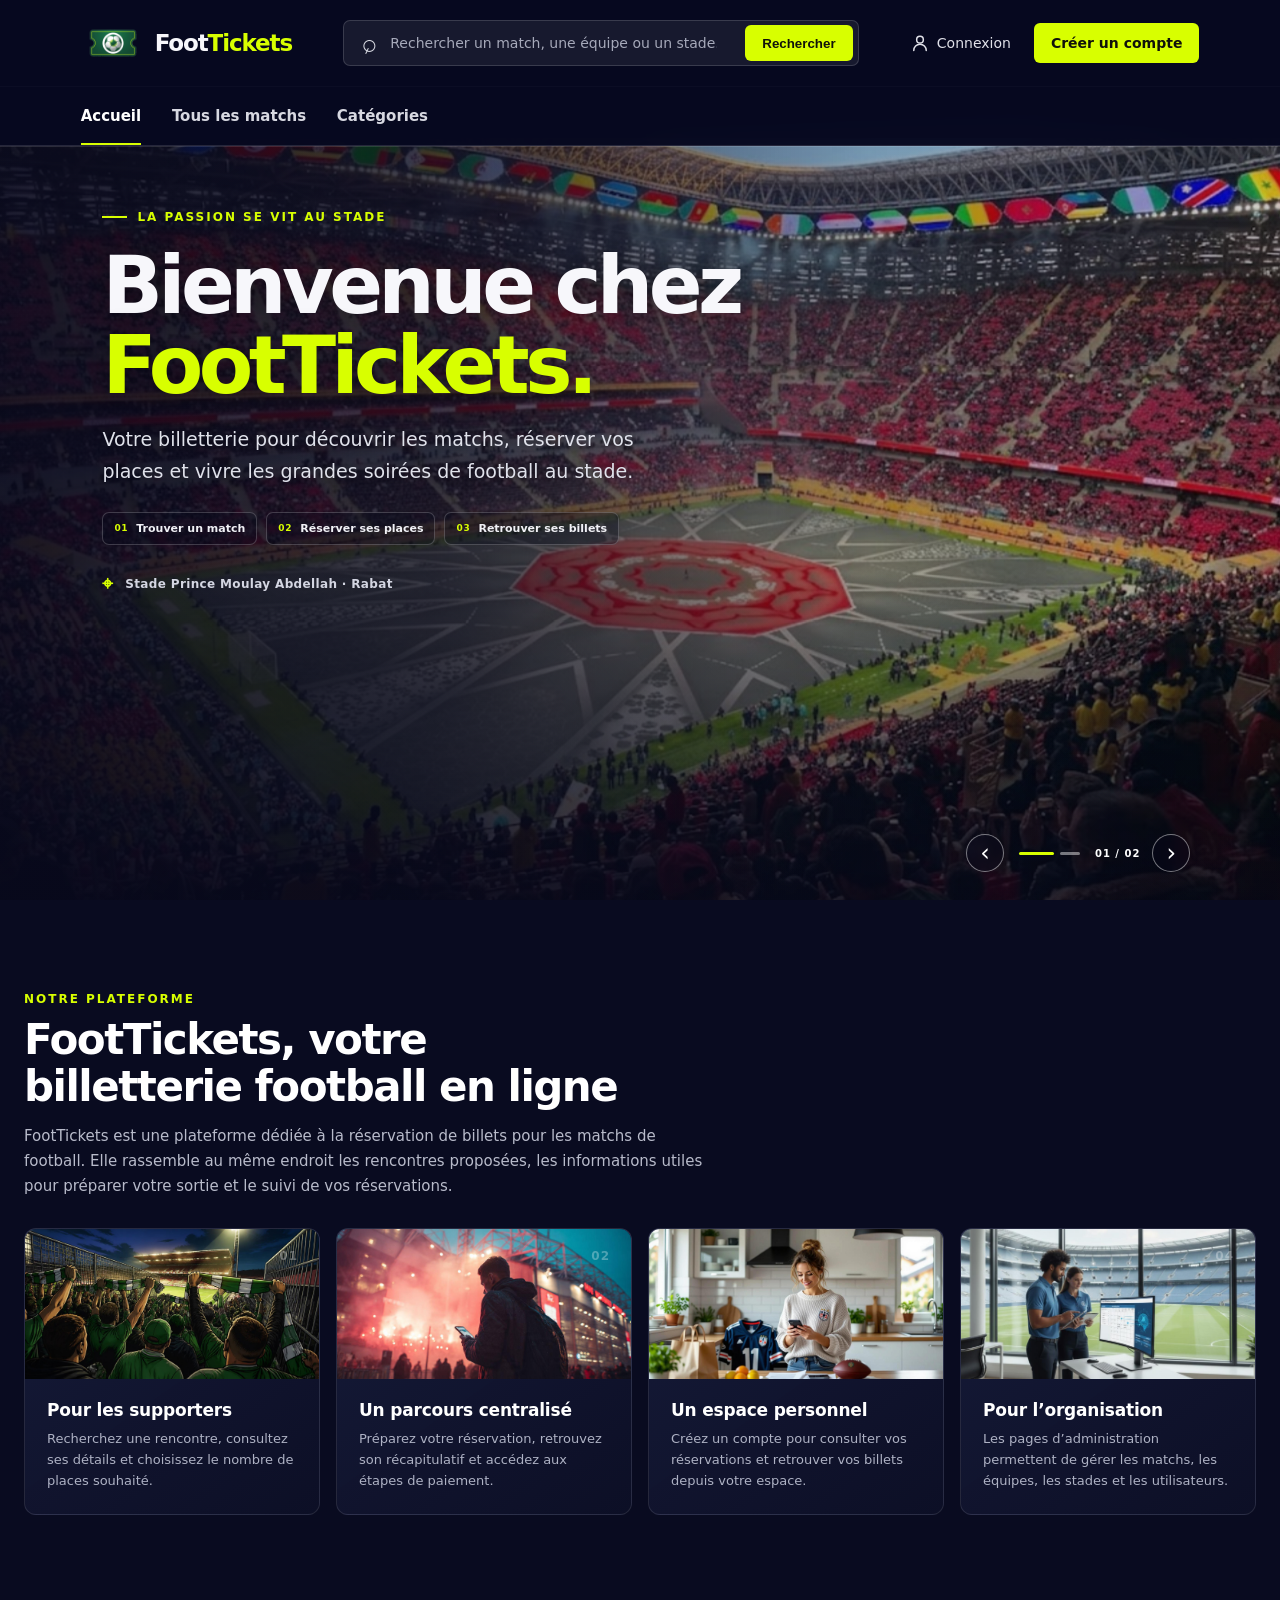
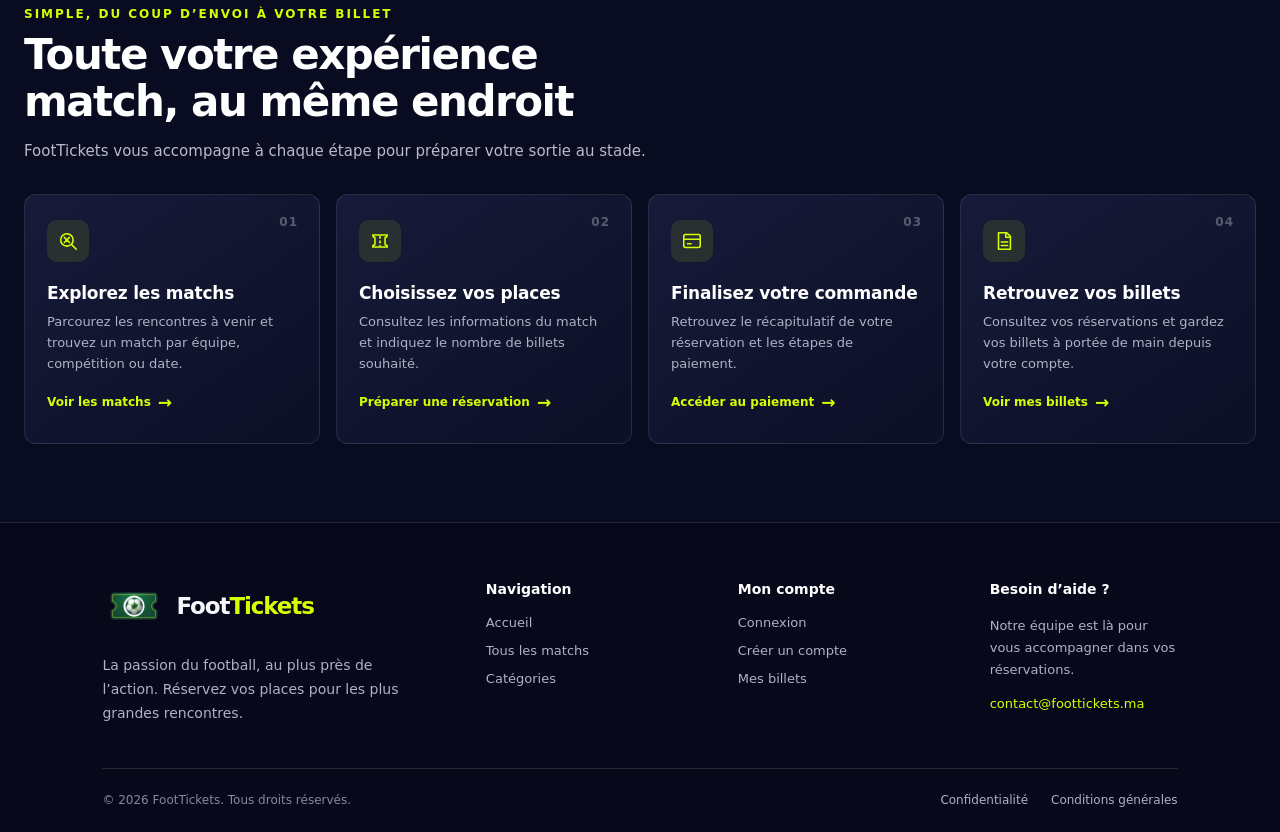
==== commit 96195961: "Merge branch 'main' of https://github.com/AliAhnach/Billetteriefootball" ====
--- a/src/main/webapp/index.html
+++ b/src/main/webapp/index.html
@@ -63,40 +63,38 @@
             </div>
         </section>
 
-        <section class="upcoming-match" aria-labelledby="today-matches-title" data-today-matches>
-            <div class="match-card-header">
-                <div>
-                    <p class="eyebrow">Panorama du jour</p>
-                    <h2 id="today-matches-title">Matchs d’aujourd’hui</h2>
-                </div>
-                <span class="match-live-label" data-match-counter hidden></span>
+        <section class="platform-section" aria-labelledby="platform-definition-title">
+            <div class="platform-heading">
+                <p class="eyebrow">Notre plateforme</p>
+                <h2 id="platform-definition-title">FootTickets, votre billetterie football en ligne</h2>
+                <p>FootTickets est une plateforme dédiée à la réservation de billets pour les matchs de football. Elle rassemble au même endroit les rencontres proposées, les informations utiles pour préparer votre sortie et le suivi de vos réservations.</p>
             </div>
-            <p class="match-status" data-today-status data-state="loading" role="status" aria-live="polite">Chargement des matchs du jour…</p>
-            <div class="match-details" data-today-details hidden>
-                <p class="match-competition" data-match-competition></p>
-                <div class="match-teams">
-                    <div class="match-team">
-                        <span class="team-badge" data-home-badge aria-hidden="true"><span data-home-initials></span><img data-home-logo alt="" hidden></span>
-                        <span class="team-name" data-home-name></span>
-                    </div>
-                    <span class="match-versus" aria-label="contre">VS</span>
-                    <div class="match-team">
-                        <span class="team-badge" data-away-badge aria-hidden="true"><span data-away-initials></span><img data-away-logo alt="" hidden></span>
-                        <span class="team-name" data-away-name></span>
-                    </div>
-                </div>
-                <div class="match-schedule">
-                    <p><span class="schedule-label">Date</span><span data-match-date></span></p>
-                    <p><span class="schedule-label">Heure</span><span data-match-time></span></p>
-                    <p><span class="schedule-label">Lieu</span><span data-match-venue></span></p>
-                    <p><span class="schedule-label">Billets disponibles</span><span data-ticket-count>À confirmer</span></p>
-                    <p><span class="schedule-label">Prix du billet</span><span data-ticket-price>À confirmer</span></p>
-                </div>
-                <p class="ticket-data-note">Le stock et le tarif seront confirmés par la billetterie.</p>
-                <a class="match-card-link" data-buy-ticket href="reservation.html">Acheter un billet <span aria-hidden="true">→</span></a>
+            <div class="feature-grid">
+                <article class="feature-card">
+                    <img class="feature-card-image" src="images/picturesCartes/catre1.jpeg" alt="Supporters réunis dans un stade de football" loading="lazy">
+                    <span class="feature-number">01</span>
+                    <h3>Pour les supporters</h3>
+                    <p>Recherchez une rencontre, consultez ses détails et choisissez le nombre de places souhaité.</p>
+                </article>
+                <article class="feature-card">
+                    <img class="feature-card-image" src="images/picturesCartes/carte2.jpeg" alt="Réservation de billets de football depuis un téléphone" loading="lazy">
+                    <span class="feature-number">02</span>
+                    <h3>Un parcours centralisé</h3>
+                    <p>Préparez votre réservation, retrouvez son récapitulatif et accédez aux étapes de paiement.</p>
+                </article>
+                <article class="feature-card">
+                    <img class="feature-card-image" src="images/picturesCartes/carte3.jpeg" alt="Supporter consultant ses billets de match" loading="lazy">
+                    <span class="feature-number">03</span>
+                    <h3>Un espace personnel</h3>
+                    <p>Créez un compte pour consulter vos réservations et retrouver vos billets depuis votre espace.</p>
+                </article>
+                <article class="feature-card">
+                    <img class="feature-card-image" src="images/picturesCartes/carte4.jpeg" alt="Gestion des matchs et réservations sur ordinateur" loading="lazy">
+                    <span class="feature-number">04</span>
+                    <h3>Pour l’organisation</h3>
+                    <p>Les pages d’administration permettent de gérer les matchs, les équipes, les stades et les utilisateurs.</p>
+                </article>
             </div>
-            <button class="match-retry" type="button" data-today-retry hidden>Réessayer</button>
-            <p class="match-attribution">Données sportives fournies par <a href="https://www.api-football.com/" target="_blank" rel="noopener noreferrer">API-Football</a></p>
         </section>
 
         <section class="platform-section" aria-labelledby="platform-title">
@@ -137,59 +135,6 @@
             </div>
         </section>
 
-        <section class="competition-section" aria-labelledby="competition-title">
-            <div class="competition-heading">
-                <div>
-                    <p class="eyebrow">À explorer</p>
-                    <h2 id="competition-title">Le football, dans toutes ses couleurs</h2>
-                    <p>Choisissez une compétition et repérez les prochaines affiches à vivre au stade.</p>
-                </div>
-                <a class="competition-all" href="matchs.html">Tous les matchs <span aria-hidden="true">→</span></a>
-            </div>
-            <div class="competition-carousel" data-competition-carousel aria-label="Panorama des compétitions">
-                <button class="competition-control competition-previous" type="button" data-carousel-previous aria-label="Carte précédente">‹</button>
-                <div class="competition-viewport">
-                    <div class="competition-track" data-carousel-track>
-                        <a class="competition-card competition-botola" href="matchs.html?category=botola">
-                            <img class="competition-image" src="images/assetsForindex/botola.jpg" alt="" aria-hidden="true">
-                            <span class="competition-index">01 / MAROC</span>
-                            <span class="competition-mark" aria-hidden="true">M</span>
-                            <span class="competition-card-title">Championnat national</span>
-                            <span class="competition-card-subtitle">Les clubs et rivalités du Maroc</span>
-                            <span class="competition-arrow" aria-hidden="true">↗</span>
-                        </a>
-                        <a class="competition-card competition-africa" href="matchs.html?category=africa">
-                            <span class="competition-index">02 / AFRIQUE</span>
-                            <span class="competition-mark" aria-hidden="true">A</span>
-                            <span class="competition-card-title">Scène africaine</span>
-                            <span class="competition-card-subtitle">Les grands rendez-vous continentaux</span>
-                            <span class="competition-arrow" aria-hidden="true">↗</span>
-                        </a>
-                        <a class="competition-card competition-national" href="matchs.html?category=national-team">
-                            <img class="competition-image" src="images/assetsForindex/maroc.jpeg" alt="" aria-hidden="true">
-                            <span class="competition-index">03 / SÉLECTIONS</span>
-                            <span class="competition-mark" aria-hidden="true">11</span>
-                            <span class="competition-card-title">Équipe nationale</span>
-                            <span class="competition-card-subtitle">Vibrez avec les Lions de l’Atlas</span>
-                            <span class="competition-arrow" aria-hidden="true">↗</span>
-                        </a>
-                        <a class="competition-card competition-world" href="matchs.html?category=international">
-                            <img class="competition-image" src="images/assetsForindex/messi_ronaldo.jpeg" alt="" aria-hidden="true">
-                            <span class="competition-index">04 / INTERNATIONAL</span>
-                            <span class="competition-mark" aria-hidden="true">⚽</span>
-                            <span class="competition-card-title">Grandes affiches</span>
-                            <span class="competition-card-subtitle">Les rencontres qui font l’événement</span>
-                            <span class="competition-arrow" aria-hidden="true">↗</span>
-                        </a>
-                    </div>
-                </div>
-                <button class="competition-control competition-next" type="button" data-carousel-next aria-label="Carte suivante">›</button>
-                <div class="competition-carousel-footer">
-                    <div class="competition-dots" data-carousel-dots aria-label="Choisir une carte"></div>
-                    <span class="competition-counter" data-carousel-counter aria-live="polite">01 / 04</span>
-                </div>
-            </div>
-        </section>
     </main>
 
     <footer class="site-footer">
--- a/src/main/webapp/css/style.css
+++ b/src/main/webapp/css/style.css
@@ -208,6 +208,8 @@
 .platform-heading > p:last-child { margin: 14px 0 0; color: var(--muted); font-size: 15px; line-height: 1.65; }
 .feature-grid { display: grid; grid-template-columns: repeat(4, minmax(0, 1fr)); gap: 16px; }
 .feature-card { position: relative; min-height: 250px; padding: 25px 22px 22px; overflow: hidden; border: 1px solid rgba(255,255,255,.1); border-radius: 12px; background: linear-gradient(145deg, rgba(25,29,61,.88), rgba(13,16,38,.94)); transition: transform .2s ease, border-color .2s ease, background .2s ease; }
+.feature-card-image { display: block; width: calc(100% + 44px); height: 150px; margin: -25px -22px 20px; object-fit: cover; transition: transform .55s cubic-bezier(.2,.7,.2,1), filter .35s ease; }
+.feature-card:hover .feature-card-image { transform: scale(1.045); filter: saturate(1.08); }
 .feature-card:hover { transform: translateY(-4px); border-color: rgba(216,255,0,.35); background: linear-gradient(145deg, rgba(31,36,73,.95), rgba(13,16,38,.98)); }
 .feature-number { position: absolute; top: 20px; right: 21px; color: rgba(255,255,255,.3); font-size: 12px; font-weight: 800; letter-spacing: 1px; }
 .feature-icon { width: 42px; height: 42px; display: grid; place-items: center; border-radius: 10px; background: rgba(216,255,0,.1); color: var(--lime); }
@@ -383,6 +385,7 @@
     .platform-section { margin-top: 66px; }
     .feature-grid { grid-template-columns: repeat(2, minmax(0, 1fr)); }
     .feature-card { min-height: 240px; padding: 21px 18px; }
+    .feature-card-image { width: calc(100% + 36px); margin: -21px -18px 18px; }
     .competition-section { margin-top: 68px; }
     .competition-heading { align-items: flex-start; flex-direction: column; gap: 16px; }
     .competition-carousel { padding: 0 36px; }
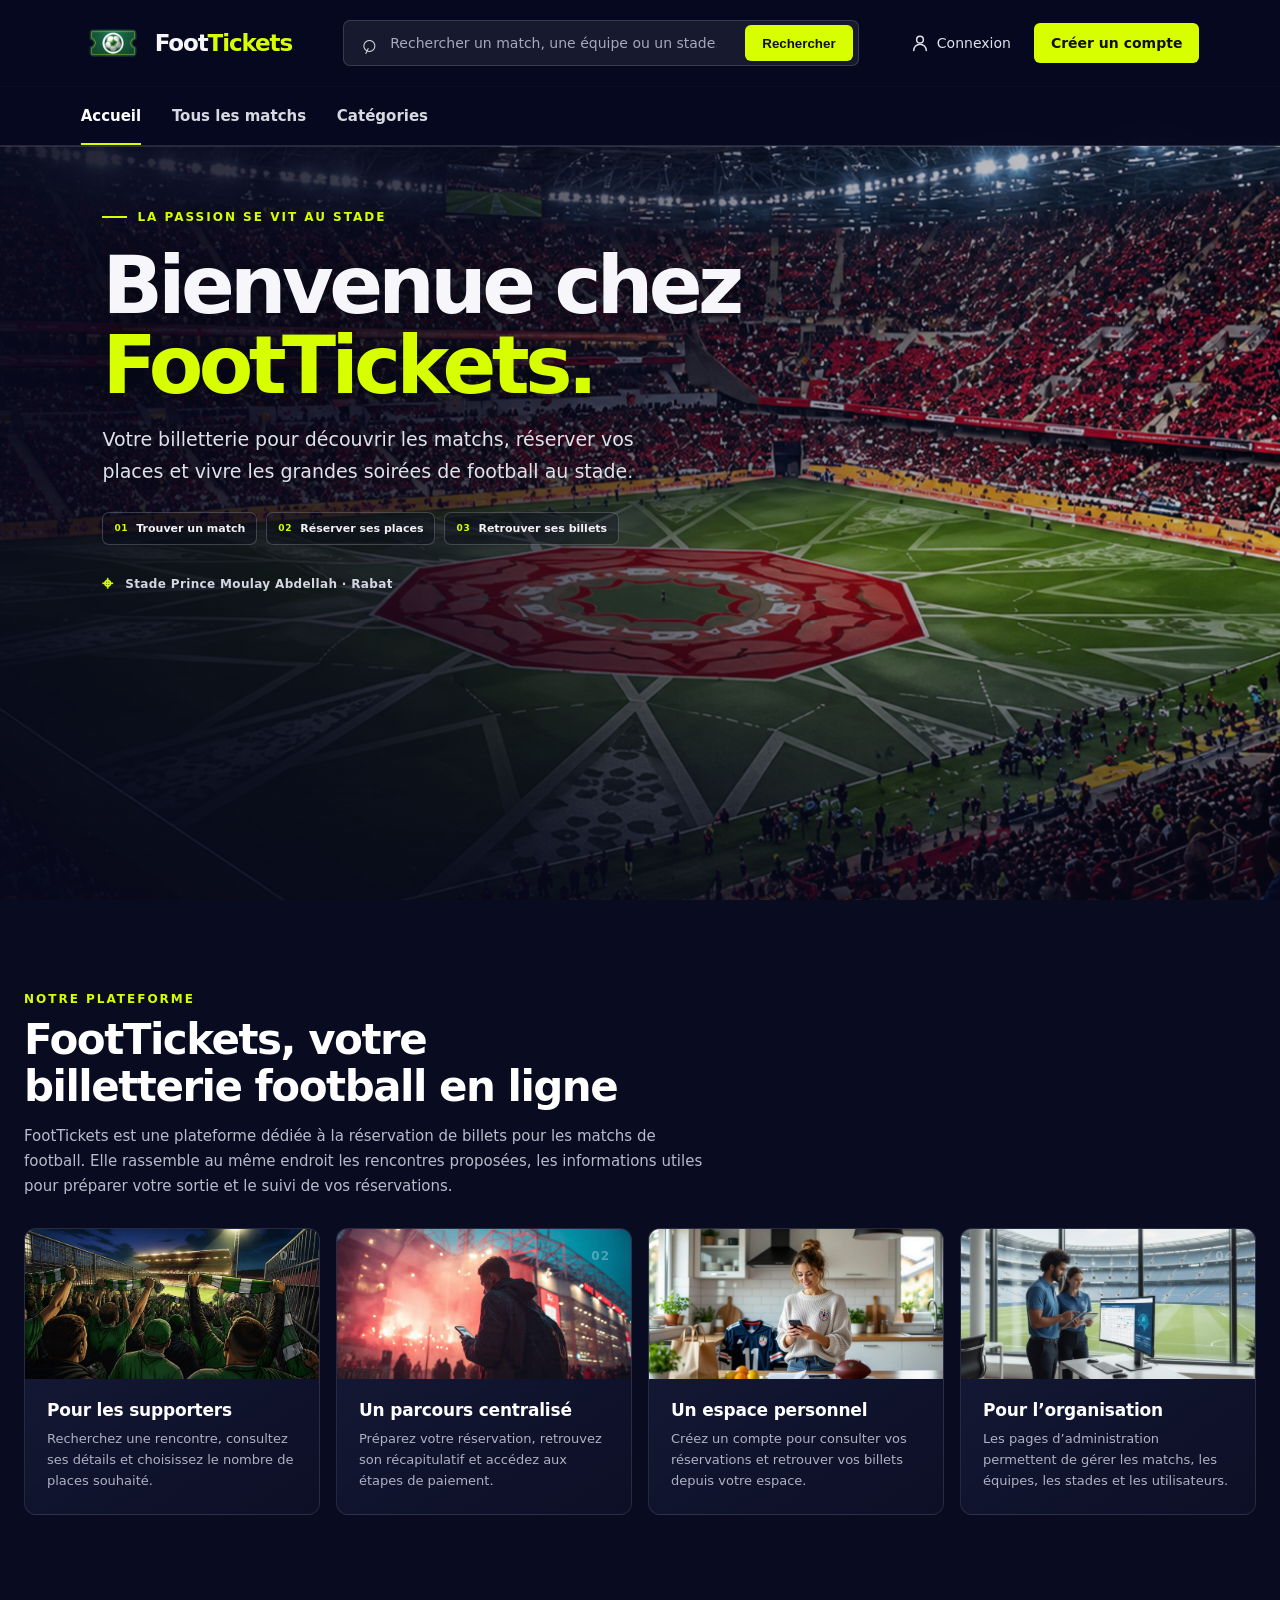
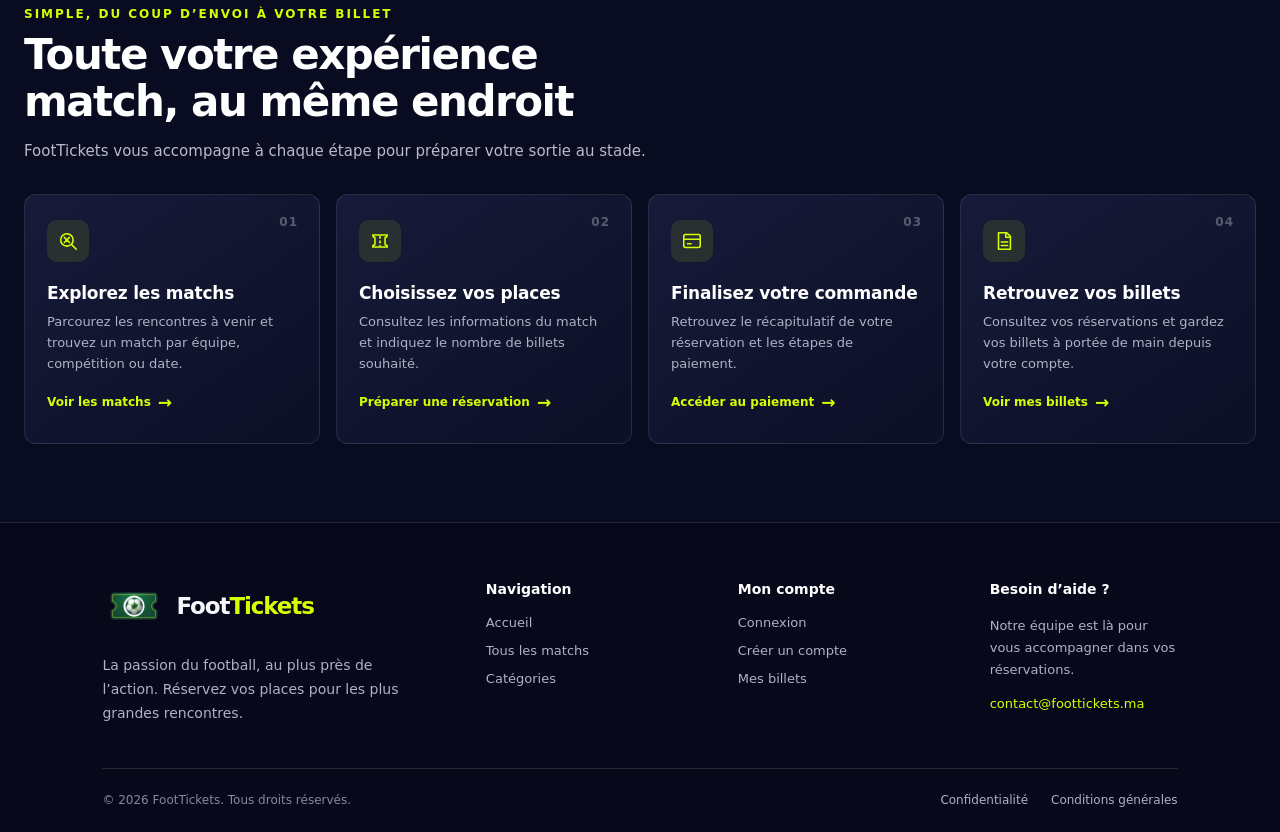
==== commit cd12aa5d: "changement de background image" ====
--- a/src/main/webapp/index.html
+++ b/src/main/webapp/index.html
@@ -32,17 +32,14 @@
             <div class="nav-inner">
                 <a class="nav-link active" href="index.html">Accueil</a>
                 <a class="nav-link" href="matchs.html">Tous les matchs</a>
-                <a class="nav-link" href="categories.html">Catégories</a>
+                <a class="nav-link" href="matchs.html?category=all">Catégories</a>
             </div>
         </nav>
     </header>
 
     <main class="page-content">
-        <section class="stadium-hero" aria-label="Panorama du stade Prince Moulay Abdellah" data-stadium-panorama>
-            <div class="stadium-track" data-stadium-track>
-                <img class="stadium-slide" src="images/assetsForindex/molay1.jpeg" alt="Vue du stade Prince Moulay Abdellah">
-                <img class="stadium-slide" src="images/assetsForindex/molay2.jpeg" alt="Vue du stade Prince Moulay Abdellah">
-            </div>
+        <section class="stadium-hero" aria-label="Accueil FootTickets">
+            <img class="stadium-slide" src="images/picturesCartes/background1.png" alt="">
             <div class="stadium-overlay"></div>
             <div class="stadium-copy">
                 <p class="eyebrow">La passion se vit au stade</p>
@@ -54,12 +51,6 @@
                     <span><b aria-hidden="true">03</b> Retrouver ses billets</span>
                 </div>
                 <p class="stadium-location"><span aria-hidden="true">⌖</span> Stade Prince Moulay Abdellah · Rabat</p>
-            </div>
-            <div class="stadium-panorama-controls" aria-label="Commandes du panorama">
-                <button class="stadium-control" type="button" data-stadium-previous aria-label="Image précédente">‹</button>
-                <div class="stadium-dots" data-stadium-dots aria-label="Choisir une image"></div>
-                <span class="stadium-counter" data-stadium-counter aria-live="polite">01 / 04</span>
-                <button class="stadium-control" type="button" data-stadium-next aria-label="Image suivante">›</button>
             </div>
         </section>
 
@@ -150,7 +141,7 @@
                 <h2>Navigation</h2>
                 <a href="index.html">Accueil</a>
                 <a href="matchs.html">Tous les matchs</a>
-                <a href="categories.html">Catégories</a>
+                <a href="matchs.html?category=all">Catégories</a>
             </div>
             <div class="footer-column">
                 <h2>Mon compte</h2>
--- a/src/main/webapp/css/style.css
+++ b/src/main/webapp/css/style.css
@@ -110,73 +110,9 @@
 
 .page-content { min-height: calc(100svh - 138px); padding: 138px 0 70px; display: block; background: transparent; }
 .stadium-hero { position: relative; height: calc(100svh - 138px); min-height: 520px; overflow: hidden; isolation: isolate; background: #730009; }
-.stadium-track { position: absolute; z-index: -1; inset: 0; display: flex; transition: transform .9s cubic-bezier(.22,.75,.25,1); will-change: transform; }
-.stadium-slide { width: 100%; height: 100%; min-height: inherit; flex: 0 0 100%; object-fit: cover; object-position: center 50%; filter: saturate(.9); }
+.stadium-slide { position: absolute; z-index: -1; inset: 0; width: 100%; height: 100%; object-fit: cover; object-position: center 50%; filter: saturate(.9); }
 .stadium-overlay { position: absolute; z-index: 0; inset: 0; background: linear-gradient(90deg, rgba(8,9,28,.91) 0%, rgba(8,9,28,.76) 34%, rgba(8,9,28,.32) 68%, rgba(8,9,28,.18) 100%), linear-gradient(0deg, rgba(8,9,28,.65), transparent 44%); pointer-events: none; }
 .stadium-copy { position: relative; z-index: 1; width: min(780px, 100%); min-height: inherit; padding: clamp(55px, 8vh, 100px) 24px clamp(90px, 12vh, 130px) clamp(24px, 8vw, 136px); display: flex; flex-direction: column; align-items: flex-start; justify-content: center; }
-    display: flex;
-    flex-direction: column;
-    padding: 0;
-    overflow: hidden;
-    border-color: rgba(255, 255, 255, .1);
-    border-radius: 16px;
-    background: linear-gradient(155deg, rgba(24, 29, 61, .98), rgba(13, 16, 39, .98));
-    box-shadow: 0 14px 34px rgba(0, 0, 0, .2);
-    transition: transform .2s ease, border-color .2s ease, box-shadow .2s ease;
-}
-.reservation-page { min-height: 100vh; background: radial-gradient(ellipse at 50% 0, rgba(43, 50, 103, .35), transparent 55%), #090b20; }
-.reservation-header { display: flex; align-items: center; justify-content: space-between; min-height: 82px; padding: 12px clamp(20px, 6.3vw, 104px); border-bottom: 1px solid var(--line); background: rgba(7, 9, 31, .8); }
-.reservation-back { color: var(--muted); font-size: 13px; font-weight: 650; }
-.reservation-back:hover { color: var(--lime); }
-.reservation-main { display: grid; min-height: calc(100vh - 82px); place-items: start center; padding: 64px 20px; }
-.reservation-card { width: min(100%, 540px); padding: clamp(24px, 5vw, 40px); border: 1px solid var(--line); border-radius: 18px; background: linear-gradient(155deg, rgba(24, 29, 61, .98), rgba(13, 16, 39, .98)); box-shadow: 0 24px 70px rgba(0, 0, 0, .3); }
-.reservation-card .eyebrow { margin: 0 0 8px; color: var(--lime); font-size: 11px; font-weight: 800; letter-spacing: .12em; text-transform: uppercase; }
-.reservation-card h1 { margin: 0 0 24px; font-size: clamp(27px, 5vw, 36px); letter-spacing: -.04em; }
-.reservation-match { padding: 18px; border: 1px solid rgba(216, 255, 0, .18); border-radius: 12px; background: rgba(216, 255, 0, .045); }
-.reservation-teams { display: grid; grid-template-columns: 1fr auto 1fr; align-items: center; gap: 12px; }
-.reservation-team { display: grid; justify-items: center; gap: 8px; text-align: center; }
-.reservation-team img { display: none; width: 44px; height: 44px; object-fit: contain; }
-.reservation-team.has-logo img { display: block; }
-.reservation-team strong { font-size: 13px; line-height: 1.4; }
-.reservation-versus { color: var(--muted); font-size: 11px; font-weight: 800; letter-spacing: .1em; }
-.reservation-details { margin: 9px 0 0; color: var(--muted); font-size: 13px; line-height: 1.6; }
-.reservation-form { display: grid; gap: 10px; margin-top: 26px; }
-.reservation-form label { margin-top: 6px; font-size: 13px; font-weight: 700; }
-.reservation-form select { width: 100%; min-height: 46px; padding: 0 13px; border: 1px solid rgba(255, 255, 255, .14); border-radius: 8px; color: var(--text); background: #11142d; font: inherit; }
-.reservation-form select:focus-visible { outline: 2px solid var(--lime); outline-offset: 2px; }
-.reservation-submit { min-height: 48px; margin-top: 12px; border: 0; border-radius: 9px; color: #10120a; background: var(--lime); font: inherit; font-size: 14px; font-weight: 800; cursor: pointer; }
-.reservation-submit:hover { filter: brightness(1.08); }
-.reservation-feedback { margin: 16px 0 0; color: var(--lime); font-size: 13px; line-height: 1.5; }
-.reservation-note { margin: 12px 0 0; color: var(--muted); font-size: 11px; line-height: 1.6; }
-@media (max-width: 520px) { .reservation-header { min-height: 70px; padding-right: 16px; padding-left: 16px; } .reservation-header .brand { font-size: 19px; } .reservation-header .brand-logo { width: 48px; height: 44px; } .reservation-back { font-size: 12px; } .reservation-main { padding: 32px 14px; } }
-.checkout-page { min-height: 100vh; background: radial-gradient(ellipse at 50% 0, rgba(43, 50, 103, .35), transparent 55%), #090b20; }
-.checkout-main { display: grid; min-height: calc(100vh - 82px); place-items: start center; padding: 64px 20px; }
-.checkout-card { width: min(100%, 620px); padding: clamp(24px, 5vw, 40px); border: 1px solid var(--line); border-radius: 18px; background: linear-gradient(155deg, rgba(24, 29, 61, .98), rgba(13, 16, 39, .98)); box-shadow: 0 24px 70px rgba(0, 0, 0, .3); }
-.checkout-card .eyebrow { margin: 0 0 8px; color: var(--lime); font-size: 11px; font-weight: 800; letter-spacing: .12em; text-transform: uppercase; }
-.checkout-card h1 { margin: 0 0 24px; font-size: clamp(27px, 5vw, 36px); letter-spacing: -.04em; }
-.checkout-match { padding: 20px; border: 1px solid rgba(216, 255, 0, .18); border-radius: 12px; background: rgba(216, 255, 0, .045); }
-.checkout-competition { margin: 0 0 8px; color: var(--lime); font-size: 10px; font-weight: 800; letter-spacing: .1em; text-transform: uppercase; }
-.checkout-teams { display: grid; grid-template-columns: 1fr auto 1fr; align-items: center; gap: 14px; }
-.checkout-team { display: grid; justify-items: center; gap: 9px; min-width: 0; text-align: center; }
-.checkout-team img { display: none; width: 48px; height: 48px; object-fit: contain; }
-.checkout-team.has-logo img { display: block; }
-.checkout-team strong { font-size: clamp(13px, 2.5vw, 17px); line-height: 1.35; overflow-wrap: anywhere; }
-.checkout-versus { color: var(--muted); font-size: 11px; font-weight: 800; letter-spacing: .1em; }
-.checkout-details { display: grid; gap: 10px; margin-top: 18px; }
-.checkout-details p { display: flex; justify-content: space-between; gap: 16px; margin: 0; font-size: 12px; line-height: 1.5; }
-.checkout-details p span { color: var(--muted); }
-.checkout-details p strong { text-align: right; font-weight: 650; }
-.checkout-ticket { display: flex; align-items: center; justify-content: space-between; margin-top: 16px; padding: 16px 18px; border: 1px solid var(--line); border-radius: 11px; }
-.checkout-ticket strong, .checkout-ticket small { display: block; }
-.checkout-ticket strong { font-size: 13px; }
-.checkout-ticket small { margin-top: 4px; color: var(--muted); font-size: 12px; }
-.checkout-ticket-icon { display: grid; place-items: center; width: 30px; height: 30px; border-radius: 50%; color: var(--lime); background: rgba(216, 255, 0, .1); }
-.checkout-action { margin: 20px 0 0; padding: 0 16px; }
-.checkout-notice { margin: 20px 0 0; padding: 14px 16px; border-radius: 9px; color: #e4e6ef; background: rgba(255, 255, 255, .055); font-size: 12px; line-height: 1.65; }
-.checkout-secondary { display: inline-flex; margin-top: 20px; color: var(--muted); font-size: 13px; font-weight: 650; }
-.checkout-secondary:hover { color: var(--lime); }
-@media (max-width: 520px) { .checkout-main { min-height: calc(100vh - 70px); padding: 32px 14px; } .checkout-details p { flex-direction: column; gap: 2px; } .checkout-details p strong { text-align: left; } }
-.welcome-section { max-width: 680px; padding-top: 40px; }
 .eyebrow { color: var(--lime); font-size: 12px; font-weight: 800; letter-spacing: 2px; text-transform: uppercase; }
 h1 { margin: 16px 0; font-size: clamp(48px, 7vw, 88px); line-height: 0.98; letter-spacing: -4px; }
 h1 span { color: var(--lime); }
@@ -190,13 +126,6 @@
 .welcome-points b { color: var(--lime); font-size: 9px; letter-spacing: .7px; }
 .stadium-location { margin: 27px 0 0; color: #d4d6e2; font-size: 12px; font-weight: 650; letter-spacing: .35px; }
 .stadium-location span { margin-right: 7px; color: var(--lime); font-size: 19px; vertical-align: -2px; }
-.stadium-panorama-controls { position: absolute; z-index: 2; right: clamp(24px, 7vw, 112px); bottom: 28px; display: flex; align-items: center; gap: 12px; }
-.stadium-control { width: 38px; height: 38px; display: grid; place-items: center; border: 1px solid rgba(255,255,255,.45); border-radius: 50%; background: rgba(8,9,28,.38); color: #fff; font: inherit; font-size: 24px; line-height: 1; cursor: pointer; backdrop-filter: blur(6px); transition: border-color .2s, color .2s, background .2s; }
-.stadium-control:hover { border-color: var(--lime); background: rgba(8,9,28,.75); color: var(--lime); }
-.stadium-dots { display: flex; align-items: center; gap: 6px; margin: 0 3px; }
-.stadium-dot { width: 20px; height: 3px; padding: 0; border: 0; border-radius: 4px; background: rgba(255,255,255,.45); cursor: pointer; transition: width .25s, background .25s; }
-.stadium-dot[aria-current="true"] { width: 35px; background: var(--lime); }
-.stadium-counter { min-width: 42px; color: #fff; font-size: 10px; font-weight: 750; letter-spacing: 1px; }
 .cta-link { display: inline-flex; align-items: center; gap: 16px; margin-top: 19px; padding: 15px 20px; }
 .cta-link span { font-size: 20px; }
 .upcoming-match { position: relative; width: min(920px, calc(100% - 48px)); min-height: 370px; margin: 68px auto 0; padding: clamp(24px, 3.6vw, 38px); overflow: hidden; border: 1px solid rgba(255,255,255,.14); border-radius: 16px; background: radial-gradient(ellipse at 72% 6%, rgba(79,94,181,.22), transparent 42%), linear-gradient(145deg, #191d3d, #10132c 68%); box-shadow: 0 28px 80px rgba(0,0,0,.38); }
@@ -262,6 +191,8 @@
 .match-status[data-state="error"] { min-height: 78px; border-color: rgba(255,123,123,.2); background: rgba(116,35,51,.12); color: #f0dadd; font-size: 14px; }
 .match-status[data-state="loading"] { color: #c4c7d6; }
 .match-status[hidden] { display: none; }
+.match-details[hidden], .match-retry[hidden] { display: none; }
+.match-details.match-slide-in { animation: match-slide-in .45s ease both; }
 @keyframes match-slide-in { from { opacity: .35; transform: translateX(30px); } to { opacity: 1; transform: translateX(0); } }
 .match-competition { margin: 28px 0 17px; color: var(--muted); font-size: 12px; font-weight: 700; letter-spacing: 1px; text-align: center; text-transform: uppercase; }
 .match-teams { display: grid; grid-template-columns: minmax(0, 1fr) auto minmax(0, 1fr); align-items: center; gap: 12px; }
@@ -337,8 +268,8 @@
 .stadium-copy > *:nth-child(3) { animation-delay: .16s; }
 .stadium-copy > *:nth-child(4) { animation-delay: .24s; }
 .stadium-copy > *:nth-child(5) { animation-delay: .32s; }
-.stadium-slide[aria-hidden="false"] { animation: stadium-image-drift 5s ease-out both; }
-.stadium-control, .nav-link, .register-link, .search-form button, .feature-card, .competition-card { transition-timing-function: cubic-bezier(.2,.7,.2,1); }
+.stadium-slide { animation: stadium-image-drift 5s ease-out both; }
+.nav-link, .register-link, .search-form button, .feature-card, .competition-card { transition-timing-function: cubic-bezier(.2,.7,.2,1); }
 .motion-ready .reveal-on-scroll { opacity: 0; transform: translateY(22px); transition: opacity .65s ease, transform .65s cubic-bezier(.2,.7,.2,1); }
 .motion-ready .reveal-on-scroll.is-visible { opacity: 1; transform: translateY(0); }
 .feature-grid .feature-card:nth-child(2) { transition-delay: .08s; }
@@ -377,10 +308,6 @@
     .welcome-points { gap: 7px; }
     .welcome-points span { padding: 8px 9px; font-size: 10px; }
     .stadium-location { margin-top: 20px; }
-    .stadium-panorama-controls { right: 17px; bottom: 18px; gap: 8px; }
-    .stadium-control { width: 34px; height: 34px; }
-    .stadium-dot { width: 14px; }
-    .stadium-dot[aria-current="true"] { width: 25px; }
     .upcoming-match { min-height: 0; margin-top: 42px; padding: 23px 18px; }
     .platform-section { margin-top: 66px; }
     .feature-grid { grid-template-columns: repeat(2, minmax(0, 1fr)); }
@@ -419,7 +346,6 @@
 
 @media (prefers-reduced-motion: reduce) {
     *, *::before, *::after { scroll-behavior: auto !important; animation-duration: .01ms !important; animation-iteration-count: 1 !important; transition-duration: .01ms !important; }
-    .stadium-track { transition: none; }
     .competition-track { transition: none; }
     .motion-ready .reveal-on-scroll { opacity: 1; transform: none; }
 }
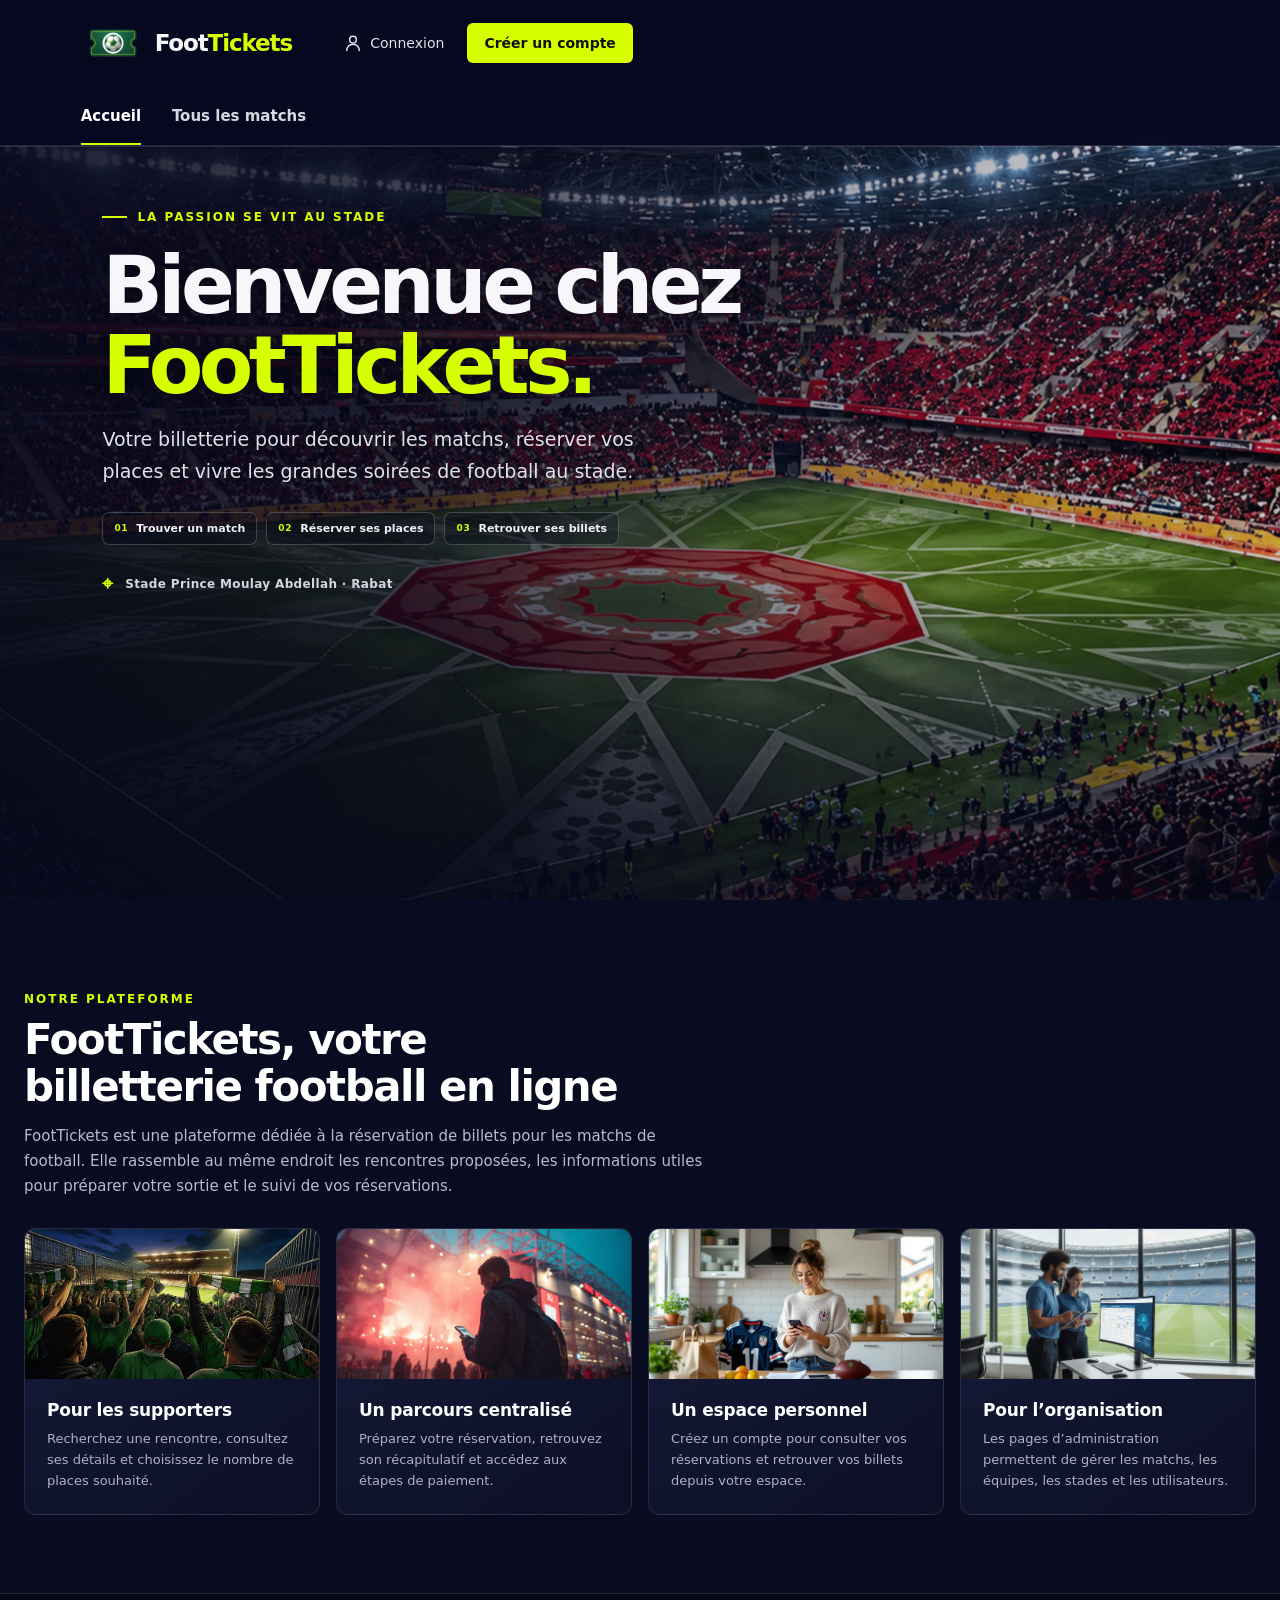
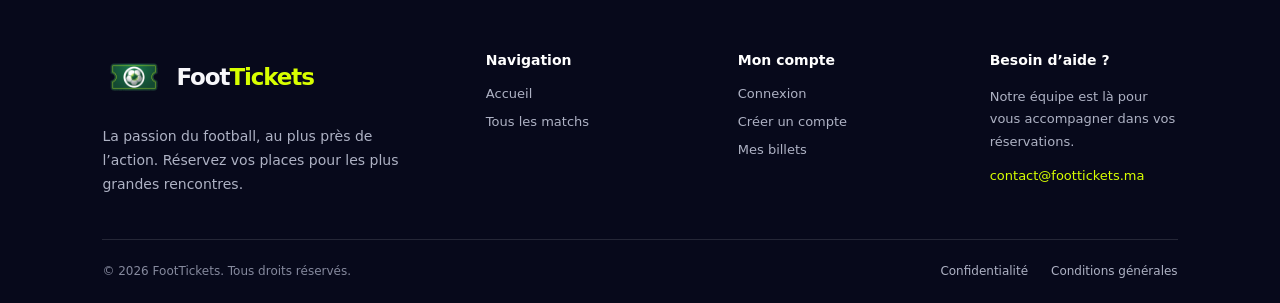
==== commit 25a670c9: "supprimer des fichier vides" ====
--- a/src/main/webapp/index.html
+++ b/src/main/webapp/index.html
@@ -4,7 +4,7 @@
     <meta charset="UTF-8">
     <meta name="viewport" content="width=device-width, initial-scale=1.0">
     <meta name="theme-color" content="#070b22">
-    <title>FootTickets — Billetterie football</title>
+    <title>home</title>
     <link rel="stylesheet" href="css/style.css">
 </head>
 <body>
@@ -15,13 +15,6 @@
                 <span>Foot<span class="brand-accent">Tickets</span></span>
             </a>
 
-            <form class="search-form" role="search" action="matchs.html" method="get">
-                <label class="sr-only" for="match-search">Rechercher un match, une équipe ou un stade</label>
-                <span class="search-icon" aria-hidden="true">⌕</span>
-                <input id="match-search" type="search" name="q" placeholder="Rechercher un match, une équipe ou un stade…">
-                <button type="submit">Rechercher</button>
-            </form>
-
             <div class="account-links">
                 <a class="sign-in" href="login.html"><svg class="login-nav-icon" viewBox="0 0 24 24" aria-hidden="true"><circle cx="12" cy="8" r="4"/><path d="M4.5 21a7.5 7.5 0 0 1 15 0"/></svg>Connexion</a>
                 <a class="register-link" href="register.html">Créer un compte</a>
@@ -31,8 +24,7 @@
         <nav class="main-nav" aria-label="Navigation principale">
             <div class="nav-inner">
                 <a class="nav-link active" href="index.html">Accueil</a>
-                <a class="nav-link" href="matchs.html">Tous les matchs</a>
-                <a class="nav-link" href="matchs.html?category=all">Catégories</a>
+                <a class="nav-link" href="categories.html">Tous les matchs</a>
             </div>
         </nav>
     </header>
@@ -63,65 +55,23 @@
             <div class="feature-grid">
                 <article class="feature-card">
                     <img class="feature-card-image" src="images/picturesCartes/catre1.jpeg" alt="Supporters réunis dans un stade de football" loading="lazy">
-                    <span class="feature-number">01</span>
                     <h3>Pour les supporters</h3>
                     <p>Recherchez une rencontre, consultez ses détails et choisissez le nombre de places souhaité.</p>
                 </article>
                 <article class="feature-card">
                     <img class="feature-card-image" src="images/picturesCartes/carte2.jpeg" alt="Réservation de billets de football depuis un téléphone" loading="lazy">
-                    <span class="feature-number">02</span>
                     <h3>Un parcours centralisé</h3>
                     <p>Préparez votre réservation, retrouvez son récapitulatif et accédez aux étapes de paiement.</p>
                 </article>
                 <article class="feature-card">
                     <img class="feature-card-image" src="images/picturesCartes/carte3.jpeg" alt="Supporter consultant ses billets de match" loading="lazy">
-                    <span class="feature-number">03</span>
                     <h3>Un espace personnel</h3>
                     <p>Créez un compte pour consulter vos réservations et retrouver vos billets depuis votre espace.</p>
                 </article>
                 <article class="feature-card">
                     <img class="feature-card-image" src="images/picturesCartes/carte4.jpeg" alt="Gestion des matchs et réservations sur ordinateur" loading="lazy">
-                    <span class="feature-number">04</span>
                     <h3>Pour l’organisation</h3>
                     <p>Les pages d’administration permettent de gérer les matchs, les équipes, les stades et les utilisateurs.</p>
-                </article>
-            </div>
-        </section>
-
-        <section class="platform-section" aria-labelledby="platform-title">
-            <div class="platform-heading">
-                <p class="eyebrow">Simple, du coup d’envoi à votre billet</p>
-                <h2 id="platform-title">Toute votre expérience match, au même endroit</h2>
-                <p>FootTickets vous accompagne à chaque étape pour préparer votre sortie au stade.</p>
-            </div>
-            <div class="feature-grid">
-                <article class="feature-card">
-                    <span class="feature-number">01</span>
-                    <span class="feature-icon" aria-hidden="true"><svg viewBox="0 0 24 24"><circle cx="10.8" cy="10.8" r="6.8"/><path d="m16 16 5 5M8 8l5.6 5.6M13.6 8 8 13.6"/></svg></span>
-                    <h3>Explorez les matchs</h3>
-                    <p>Parcourez les rencontres à venir et trouvez un match par équipe, compétition ou date.</p>
-                    <a href="matchs.html">Voir les matchs <span aria-hidden="true">→</span></a>
-                </article>
-                <article class="feature-card">
-                    <span class="feature-number">02</span>
-                    <span class="feature-icon" aria-hidden="true"><svg viewBox="0 0 24 24"><path d="M4 5.5A2.5 2.5 0 0 0 6.5 8v8A2.5 2.5 0 0 0 4 18.5h16a2.5 2.5 0 0 0-2.5-2.5V8A2.5 2.5 0 0 0 20 5.5Z"/><path d="M12 7v2m0 3v2m0 3v.1"/></svg></span>
-                    <h3>Choisissez vos places</h3>
-                    <p>Consultez les informations du match et indiquez le nombre de billets souhaité.</p>
-                    <a href="reservation.html">Préparer une réservation <span aria-hidden="true">→</span></a>
-                </article>
-                <article class="feature-card">
-                    <span class="feature-number">03</span>
-                    <span class="feature-icon" aria-hidden="true"><svg viewBox="0 0 24 24"><rect x="3" y="5" width="18" height="14" rx="2"/><path d="M3 10h18m-14 5h4"/></svg></span>
-                    <h3>Finalisez votre commande</h3>
-                    <p>Retrouvez le récapitulatif de votre réservation et les étapes de paiement.</p>
-                    <a href="paiement.html">Accéder au paiement <span aria-hidden="true">→</span></a>
-                </article>
-                <article class="feature-card">
-                    <span class="feature-number">04</span>
-                    <span class="feature-icon" aria-hidden="true"><svg viewBox="0 0 24 24"><path d="M6 3h9l4 4v14H6z"/><path d="M14 3v5h5M9 13h7m-7 4h7"/></svg></span>
-                    <h3>Retrouvez vos billets</h3>
-                    <p>Consultez vos réservations et gardez vos billets à portée de main depuis votre compte.</p>
-                    <a href="mes-billets.html">Voir mes billets <span aria-hidden="true">→</span></a>
                 </article>
             </div>
         </section>
@@ -140,8 +90,7 @@
             <div class="footer-column">
                 <h2>Navigation</h2>
                 <a href="index.html">Accueil</a>
-                <a href="matchs.html">Tous les matchs</a>
-                <a href="matchs.html?category=all">Catégories</a>
+                <a href="categories.html">Tous les matchs</a>
             </div>
             <div class="footer-column">
                 <h2>Mon compte</h2>
--- a/src/main/webapp/css/style.css
+++ b/src/main/webapp/css/style.css
@@ -113,6 +113,69 @@
 .stadium-slide { position: absolute; z-index: -1; inset: 0; width: 100%; height: 100%; object-fit: cover; object-position: center 50%; filter: saturate(.9); }
 .stadium-overlay { position: absolute; z-index: 0; inset: 0; background: linear-gradient(90deg, rgba(8,9,28,.91) 0%, rgba(8,9,28,.76) 34%, rgba(8,9,28,.32) 68%, rgba(8,9,28,.18) 100%), linear-gradient(0deg, rgba(8,9,28,.65), transparent 44%); pointer-events: none; }
 .stadium-copy { position: relative; z-index: 1; width: min(780px, 100%); min-height: inherit; padding: clamp(55px, 8vh, 100px) 24px clamp(90px, 12vh, 130px) clamp(24px, 8vw, 136px); display: flex; flex-direction: column; align-items: flex-start; justify-content: center; }
+    display: flex;
+    flex-direction: column;
+    padding: 0;
+    overflow: hidden;
+    border-color: rgba(255, 255, 255, .1);
+    border-radius: 16px;
+    background: linear-gradient(155deg, rgba(24, 29, 61, .98), rgba(13, 16, 39, .98));
+    box-shadow: 0 14px 34px rgba(0, 0, 0, .2);
+    transition: transform .2s ease, border-color .2s ease, box-shadow .2s ease;
+}
+.reservation-page { min-height: 100vh; background: radial-gradient(ellipse at 50% 0, rgba(43, 50, 103, .35), transparent 55%), #090b20; }
+.reservation-header { display: flex; align-items: center; justify-content: space-between; min-height: 82px; padding: 12px clamp(20px, 6.3vw, 104px); border-bottom: 1px solid var(--line); background: rgba(7, 9, 31, .8); }
+.reservation-back { color: var(--muted); font-size: 13px; font-weight: 650; }
+.reservation-back:hover { color: var(--lime); }
+.reservation-main { display: grid; min-height: calc(100vh - 82px); place-items: start center; padding: 64px 20px; }
+.reservation-card { width: min(100%, 540px); padding: clamp(24px, 5vw, 40px); border: 1px solid var(--line); border-radius: 18px; background: linear-gradient(155deg, rgba(24, 29, 61, .98), rgba(13, 16, 39, .98)); box-shadow: 0 24px 70px rgba(0, 0, 0, .3); }
+.reservation-card .eyebrow { margin: 0 0 8px; color: var(--lime); font-size: 11px; font-weight: 800; letter-spacing: .12em; text-transform: uppercase; }
+.reservation-card h1 { margin: 0 0 24px; font-size: clamp(27px, 5vw, 36px); letter-spacing: -.04em; }
+.reservation-match { padding: 18px; border: 1px solid rgba(216, 255, 0, .18); border-radius: 12px; background: rgba(216, 255, 0, .045); }
+.reservation-teams { display: grid; grid-template-columns: 1fr auto 1fr; align-items: center; gap: 12px; }
+.reservation-team { display: grid; justify-items: center; gap: 8px; text-align: center; }
+.reservation-team img { display: none; width: 44px; height: 44px; object-fit: contain; }
+.reservation-team.has-logo img { display: block; }
+.reservation-team strong { font-size: 13px; line-height: 1.4; }
+.reservation-versus { color: var(--muted); font-size: 11px; font-weight: 800; letter-spacing: .1em; }
+.reservation-details { margin: 9px 0 0; color: var(--muted); font-size: 13px; line-height: 1.6; }
+.reservation-form { display: grid; gap: 10px; margin-top: 26px; }
+.reservation-form label { margin-top: 6px; font-size: 13px; font-weight: 700; }
+.reservation-form select { width: 100%; min-height: 46px; padding: 0 13px; border: 1px solid rgba(255, 255, 255, .14); border-radius: 8px; color: var(--text); background: #11142d; font: inherit; }
+.reservation-form select:focus-visible { outline: 2px solid var(--lime); outline-offset: 2px; }
+.reservation-submit { min-height: 48px; margin-top: 12px; border: 0; border-radius: 9px; color: #10120a; background: var(--lime); font: inherit; font-size: 14px; font-weight: 800; cursor: pointer; }
+.reservation-submit:hover { filter: brightness(1.08); }
+.reservation-feedback { margin: 16px 0 0; color: var(--lime); font-size: 13px; line-height: 1.5; }
+.reservation-note { margin: 12px 0 0; color: var(--muted); font-size: 11px; line-height: 1.6; }
+@media (max-width: 520px) { .reservation-header { min-height: 70px; padding-right: 16px; padding-left: 16px; } .reservation-header .brand { font-size: 19px; } .reservation-header .brand-logo { width: 48px; height: 44px; } .reservation-back { font-size: 12px; } .reservation-main { padding: 32px 14px; } }
+.checkout-page { min-height: 100vh; background: radial-gradient(ellipse at 50% 0, rgba(43, 50, 103, .35), transparent 55%), #090b20; }
+.checkout-main { display: grid; min-height: calc(100vh - 82px); place-items: start center; padding: 64px 20px; }
+.checkout-card { width: min(100%, 620px); padding: clamp(24px, 5vw, 40px); border: 1px solid var(--line); border-radius: 18px; background: linear-gradient(155deg, rgba(24, 29, 61, .98), rgba(13, 16, 39, .98)); box-shadow: 0 24px 70px rgba(0, 0, 0, .3); }
+.checkout-card .eyebrow { margin: 0 0 8px; color: var(--lime); font-size: 11px; font-weight: 800; letter-spacing: .12em; text-transform: uppercase; }
+.checkout-card h1 { margin: 0 0 24px; font-size: clamp(27px, 5vw, 36px); letter-spacing: -.04em; }
+.checkout-match { padding: 20px; border: 1px solid rgba(216, 255, 0, .18); border-radius: 12px; background: rgba(216, 255, 0, .045); }
+.checkout-competition { margin: 0 0 8px; color: var(--lime); font-size: 10px; font-weight: 800; letter-spacing: .1em; text-transform: uppercase; }
+.checkout-teams { display: grid; grid-template-columns: 1fr auto 1fr; align-items: center; gap: 14px; }
+.checkout-team { display: grid; justify-items: center; gap: 9px; min-width: 0; text-align: center; }
+.checkout-team img { display: none; width: 48px; height: 48px; object-fit: contain; }
+.checkout-team.has-logo img { display: block; }
+.checkout-team strong { font-size: clamp(13px, 2.5vw, 17px); line-height: 1.35; overflow-wrap: anywhere; }
+.checkout-versus { color: var(--muted); font-size: 11px; font-weight: 800; letter-spacing: .1em; }
+.checkout-details { display: grid; gap: 10px; margin-top: 18px; }
+.checkout-details p { display: flex; justify-content: space-between; gap: 16px; margin: 0; font-size: 12px; line-height: 1.5; }
+.checkout-details p span { color: var(--muted); }
+.checkout-details p strong { text-align: right; font-weight: 650; }
+.checkout-ticket { display: flex; align-items: center; justify-content: space-between; margin-top: 16px; padding: 16px 18px; border: 1px solid var(--line); border-radius: 11px; }
+.checkout-ticket strong, .checkout-ticket small { display: block; }
+.checkout-ticket strong { font-size: 13px; }
+.checkout-ticket small { margin-top: 4px; color: var(--muted); font-size: 12px; }
+.checkout-ticket-icon { display: grid; place-items: center; width: 30px; height: 30px; border-radius: 50%; color: var(--lime); background: rgba(216, 255, 0, .1); }
+.checkout-action { margin: 20px 0 0; padding: 0 16px; }
+.checkout-notice { margin: 20px 0 0; padding: 14px 16px; border-radius: 9px; color: #e4e6ef; background: rgba(255, 255, 255, .055); font-size: 12px; line-height: 1.65; }
+.checkout-secondary { display: inline-flex; margin-top: 20px; color: var(--muted); font-size: 13px; font-weight: 650; }
+.checkout-secondary:hover { color: var(--lime); }
+@media (max-width: 520px) { .checkout-main { min-height: calc(100vh - 70px); padding: 32px 14px; } .checkout-details p { flex-direction: column; gap: 2px; } .checkout-details p strong { text-align: left; } }
+.welcome-section { max-width: 680px; padding-top: 40px; }
 .eyebrow { color: var(--lime); font-size: 12px; font-weight: 800; letter-spacing: 2px; text-transform: uppercase; }
 h1 { margin: 16px 0; font-size: clamp(48px, 7vw, 88px); line-height: 0.98; letter-spacing: -4px; }
 h1 span { color: var(--lime); }
@@ -140,7 +203,6 @@
 .feature-card-image { display: block; width: calc(100% + 44px); height: 150px; margin: -25px -22px 20px; object-fit: cover; transition: transform .55s cubic-bezier(.2,.7,.2,1), filter .35s ease; }
 .feature-card:hover .feature-card-image { transform: scale(1.045); filter: saturate(1.08); }
 .feature-card:hover { transform: translateY(-4px); border-color: rgba(216,255,0,.35); background: linear-gradient(145deg, rgba(31,36,73,.95), rgba(13,16,38,.98)); }
-.feature-number { position: absolute; top: 20px; right: 21px; color: rgba(255,255,255,.3); font-size: 12px; font-weight: 800; letter-spacing: 1px; }
 .feature-icon { width: 42px; height: 42px; display: grid; place-items: center; border-radius: 10px; background: rgba(216,255,0,.1); color: var(--lime); }
 .feature-icon svg { width: 22px; height: 22px; fill: none; stroke: currentColor; stroke-width: 1.7; stroke-linecap: round; stroke-linejoin: round; }
 .feature-card h3 { margin: 21px 0 9px; color: #fff; font-size: 17px; letter-spacing: -.2px; }
@@ -191,8 +253,6 @@
 .match-status[data-state="error"] { min-height: 78px; border-color: rgba(255,123,123,.2); background: rgba(116,35,51,.12); color: #f0dadd; font-size: 14px; }
 .match-status[data-state="loading"] { color: #c4c7d6; }
 .match-status[hidden] { display: none; }
-.match-details[hidden], .match-retry[hidden] { display: none; }
-.match-details.match-slide-in { animation: match-slide-in .45s ease both; }
 @keyframes match-slide-in { from { opacity: .35; transform: translateX(30px); } to { opacity: 1; transform: translateX(0); } }
 .match-competition { margin: 28px 0 17px; color: var(--muted); font-size: 12px; font-weight: 700; letter-spacing: 1px; text-align: center; text-transform: uppercase; }
 .match-teams { display: grid; grid-template-columns: minmax(0, 1fr) auto minmax(0, 1fr); align-items: center; gap: 12px; }
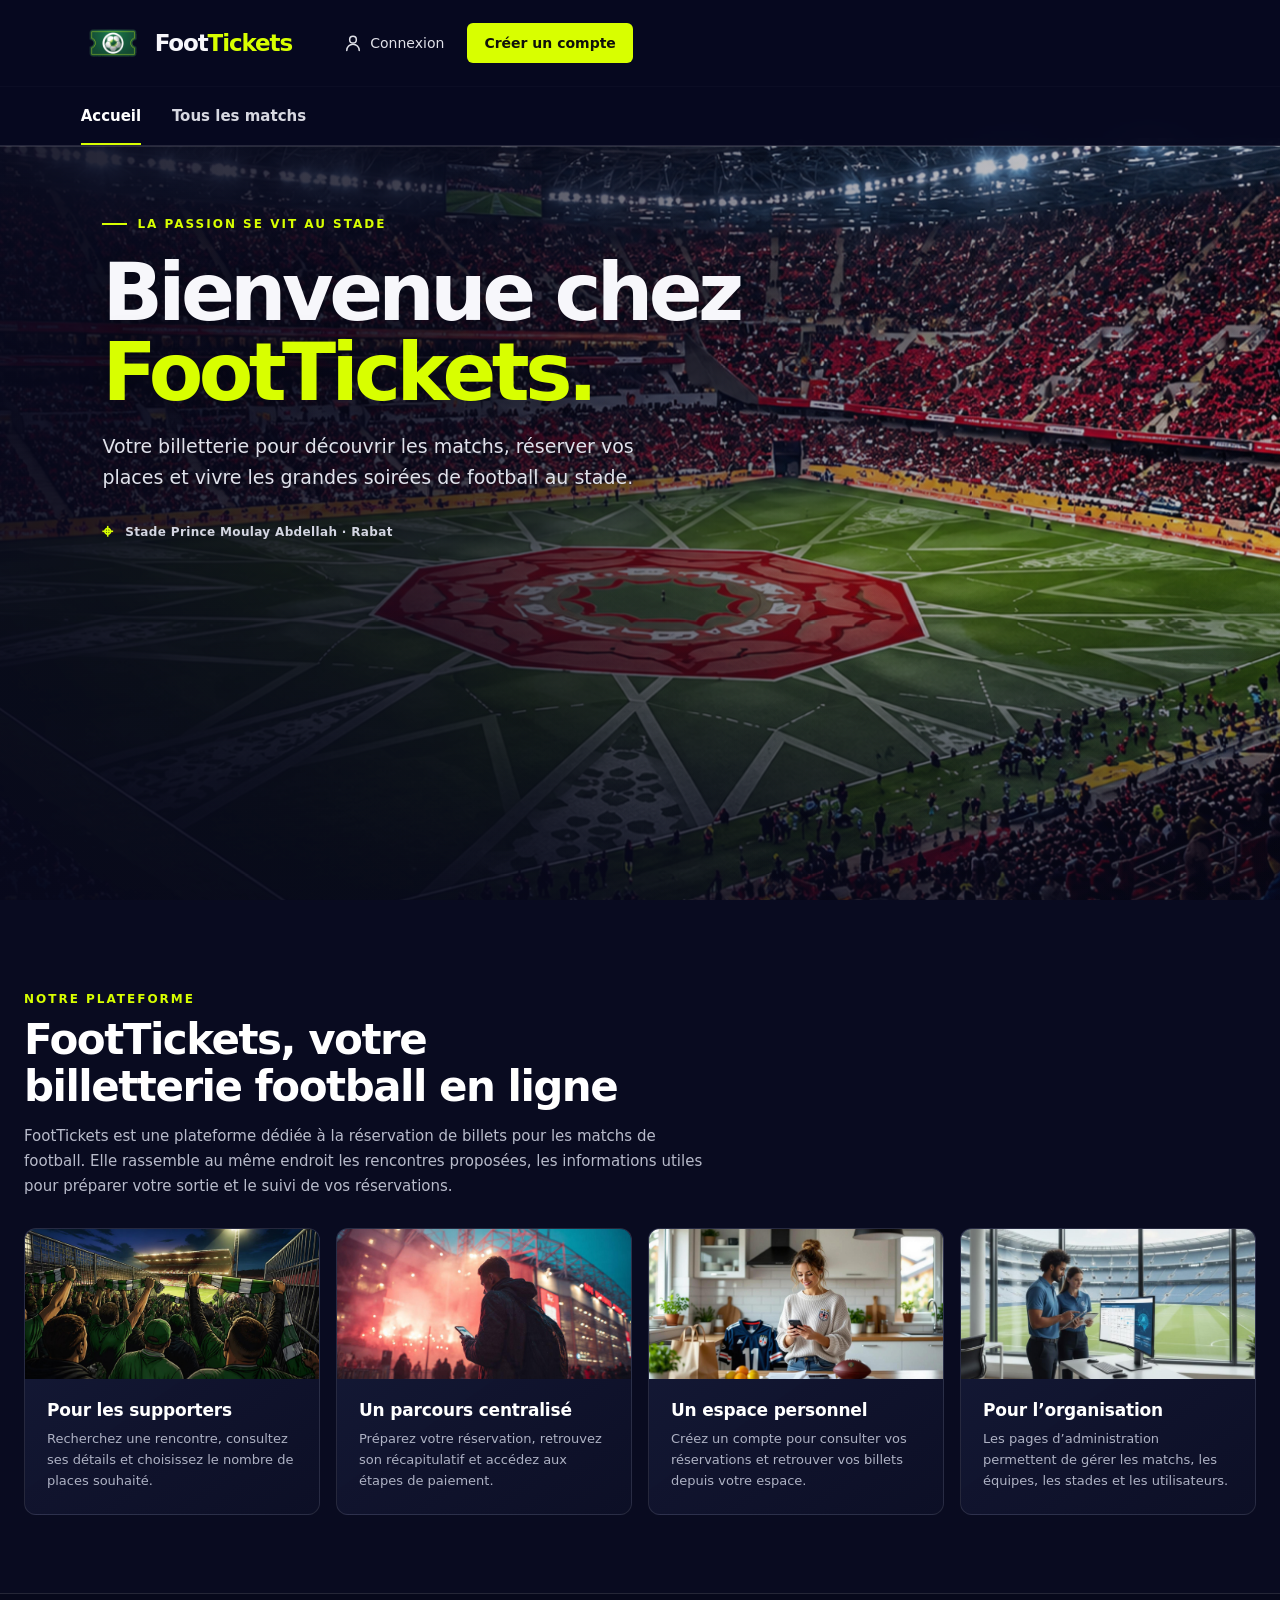
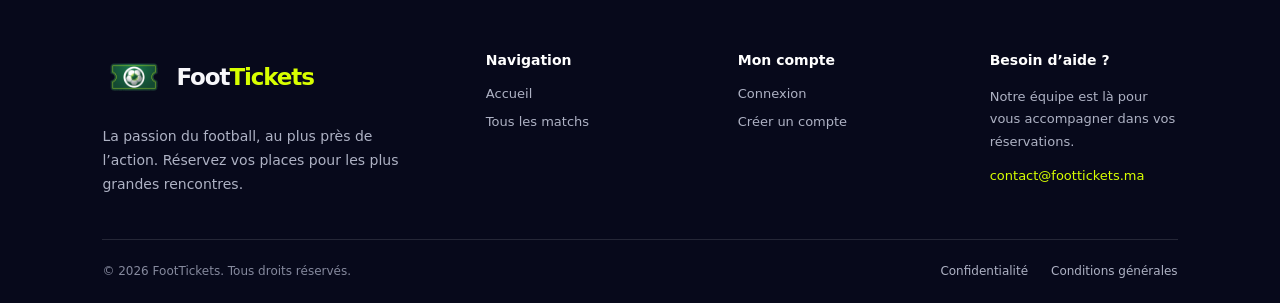
==== commit 657b6824: "renonomer des fichier" ====
--- a/src/main/webapp/index.html
+++ b/src/main/webapp/index.html
@@ -24,24 +24,19 @@
         <nav class="main-nav" aria-label="Navigation principale">
             <div class="nav-inner">
                 <a class="nav-link active" href="index.html">Accueil</a>
-                <a class="nav-link" href="categories.html">Tous les matchs</a>
+                <a class="nav-link" href="tous-les-matchs.html">Tous les matchs</a>
             </div>
         </nav>
     </header>
 
     <main class="page-content">
         <section class="stadium-hero" aria-label="Accueil FootTickets">
-            <img class="stadium-slide" src="images/picturesCartes/background1.png" alt="">
+            <img class="stadium-slide" src="images/accueil/fond-accueil.png" alt="">
             <div class="stadium-overlay"></div>
             <div class="stadium-copy">
                 <p class="eyebrow">La passion se vit au stade</p>
                 <h1 class="stadium-title">Bienvenue chez<br><span>FootTickets.</span></h1>
                 <p class="stadium-description">Votre billetterie pour découvrir les matchs, réserver vos places et vivre les grandes soirées de football au stade.</p>
-                <div class="welcome-points" aria-label="Fonctionnalités de FootTickets">
-                    <span><b aria-hidden="true">01</b> Trouver un match</span>
-                    <span><b aria-hidden="true">02</b> Réserver ses places</span>
-                    <span><b aria-hidden="true">03</b> Retrouver ses billets</span>
-                </div>
                 <p class="stadium-location"><span aria-hidden="true">⌖</span> Stade Prince Moulay Abdellah · Rabat</p>
             </div>
         </section>
@@ -54,22 +49,22 @@
             </div>
             <div class="feature-grid">
                 <article class="feature-card">
-                    <img class="feature-card-image" src="images/picturesCartes/catre1.jpeg" alt="Supporters réunis dans un stade de football" loading="lazy">
+                    <img class="feature-card-image" src="images/accueil/supporters-stade.jpeg" alt="Supporters réunis dans un stade de football" loading="lazy">
                     <h3>Pour les supporters</h3>
                     <p>Recherchez une rencontre, consultez ses détails et choisissez le nombre de places souhaité.</p>
                 </article>
                 <article class="feature-card">
-                    <img class="feature-card-image" src="images/picturesCartes/carte2.jpeg" alt="Réservation de billets de football depuis un téléphone" loading="lazy">
+                    <img class="feature-card-image" src="images/accueil/reservation-mobile.jpeg" alt="Réservation de billets de football depuis un téléphone" loading="lazy">
                     <h3>Un parcours centralisé</h3>
                     <p>Préparez votre réservation, retrouvez son récapitulatif et accédez aux étapes de paiement.</p>
                 </article>
                 <article class="feature-card">
-                    <img class="feature-card-image" src="images/picturesCartes/carte3.jpeg" alt="Supporter consultant ses billets de match" loading="lazy">
+                    <img class="feature-card-image" src="images/accueil/espace-personnel.jpeg" alt="Supporter consultant ses billets de match" loading="lazy">
                     <h3>Un espace personnel</h3>
                     <p>Créez un compte pour consulter vos réservations et retrouver vos billets depuis votre espace.</p>
                 </article>
                 <article class="feature-card">
-                    <img class="feature-card-image" src="images/picturesCartes/carte4.jpeg" alt="Gestion des matchs et réservations sur ordinateur" loading="lazy">
+                    <img class="feature-card-image" src="images/accueil/gestion-billetterie.jpeg" alt="Gestion des matchs et réservations sur ordinateur" loading="lazy">
                     <h3>Pour l’organisation</h3>
                     <p>Les pages d’administration permettent de gérer les matchs, les équipes, les stades et les utilisateurs.</p>
                 </article>
@@ -90,13 +85,12 @@
             <div class="footer-column">
                 <h2>Navigation</h2>
                 <a href="index.html">Accueil</a>
-                <a href="categories.html">Tous les matchs</a>
+                <a href="tous-les-matchs.html">Tous les matchs</a>
             </div>
             <div class="footer-column">
                 <h2>Mon compte</h2>
                 <a href="login.html">Connexion</a>
                 <a href="register.html">Créer un compte</a>
-                <a href="mes-billets.html">Mes billets</a>
             </div>
             <div class="footer-column footer-contact">
                 <h2>Besoin d’aide ?</h2>
